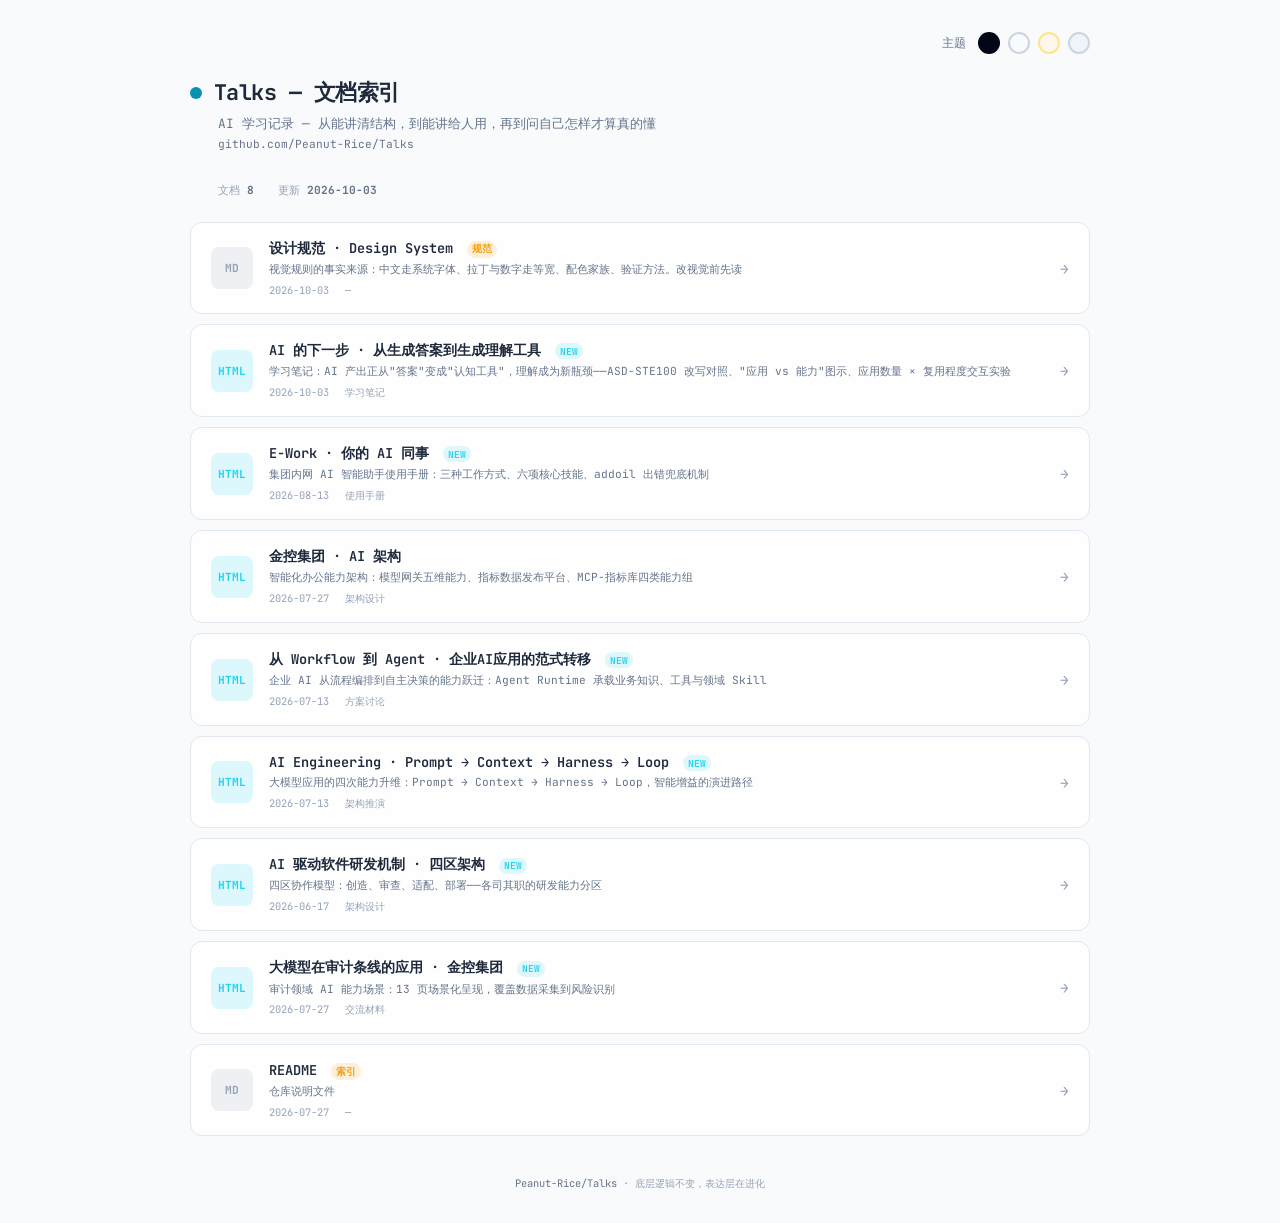
==== index.html @ 61d2c577 "新增 DESIGN-SYSTEM.md 设计规范，重写 CLAUDE.md，统一各文档字体策略 新增规范： - DESIGN-SYSTEM.md：把散落在各文档的视觉约定固化为可执行规则——中文不下载" ====
<!DOCTYPE html>
<html lang="zh-CN" data-theme="light">
<head>
  <meta charset="UTF-8">
  <meta name="viewport" content="width=device-width, initial-scale=1.0">
  <title>Talks — 文档索引</title>
  <link href="https://fonts.googleapis.com/css2?family=JetBrains+Mono:wght@400;500;600;700&display=swap" rel="stylesheet">
  <style>
    :root {
      --bg: #020617; --bg-card: rgba(15, 23, 42, 0.5); --bg-card-solid: #0f172a;
      --border: #1e293b; --text: #ffffff; --text-secondary: #94a3b8; --text-muted: #475569;
      --accent: #22d3ee; --card-hover: rgba(30, 41, 59, 0.5);
    }
    [data-theme="light"] {
      --bg: #f8fafc; --bg-card: rgba(255, 255, 255, 0.85); --bg-card-solid: #ffffff;
      --border: #e2e8f0; --text: #1e293b; --text-secondary: #64748b; --text-muted: #94a3b8;
      --accent: #0891b2; --card-hover: rgba(241, 245, 249, 0.8);
    }
    [data-theme="warm"] {
      --bg: #fef7ed; --bg-card: rgba(255, 251, 245, 0.9); --bg-card-solid: #fffbf5;
      --border: #fde68a; --text: #3b2f1e; --text-secondary: #78716c; --text-muted: #a8a29e;
      --accent: #f59e0b; --card-hover: rgba(253, 230, 138, 0.3);
    }
    [data-theme="cool"] {
      --bg: #f0f4f8; --bg-card: rgba(248, 250, 252, 0.9); --bg-card-solid: #f8fafc;
      --border: #cbd5e1; --text: #1a2a3a; --text-secondary: #64748b; --text-muted: #94a3b8;
      --accent: #6366f1; --card-hover: rgba(203, 213, 225, 0.4);
    }
    @media print {
      :root, [data-theme] {
        --bg: #ffffff; --bg-card: rgba(255, 255, 255, 0.95); --bg-card-solid: #ffffff;
        --border: #d4d4d8; --text: #18181b; --text-secondary: #52525b; --text-muted: #a1a1aa;
        --accent: #000000;
      }
      body { padding: 0; } .theme-bar { display: none !important; }
    }
    * { margin: 0; padding: 0; box-sizing: border-box; }
    body {
      font-family: 'JetBrains Mono', 'Microsoft YaHei', monospace;
      background: var(--bg); min-height: 100vh; padding: 2rem; color: var(--text);
      transition: background 0.3s, color 0.3s;
    }
    .container { max-width: 900px; margin: 0 auto; }

    /* Theme bar */
    .theme-bar { display: flex; align-items: center; justify-content: flex-end; gap: 0.5rem; margin-bottom: 1.5rem; }
    .theme-bar span { font-size: 0.75rem; color: var(--text-secondary); margin-right: 0.25rem; }
    .theme-btn { width: 22px; height: 22px; border-radius: 50%; border: 2px solid transparent; cursor: pointer; transition: border-color 0.2s, transform 0.2s; padding: 0; }
    .theme-btn:hover { transform: scale(1.15); }
    .theme-btn.active { border-color: var(--text); }
    .theme-btn.dark  { background: #020617; }
    .theme-btn.light { background: #f8fafc; border: 2px solid #cbd5e1; }
    .theme-btn.warm  { background: #fef7ed; border: 2px solid #fde68a; }
    .theme-btn.cool  { background: #f0f4f8; border: 2px solid #cbd5e1; }

    /* Header */
    .header { margin-bottom: 2rem; }
    .header-row { display: flex; align-items: center; gap: 0.75rem; margin-bottom: 0.5rem; }
    .pulse-dot { width: 12px; height: 12px; background: var(--accent); border-radius: 50%; animation: pulse 2s infinite; flex-shrink: 0; }
    @keyframes pulse { 0%, 100% { opacity: 1; } 50% { opacity: 0.5; } }
    h1 { font-size: 1.35rem; font-weight: 700; letter-spacing: -0.025em; }
    .subtitle { color: var(--text-secondary); font-size: 0.8rem; margin-left: 1.75rem; margin-bottom: 0.25rem; }
    .repo-link { color: var(--text-muted); font-size: 0.7rem; margin-left: 1.75rem; }
    .repo-link a { color: var(--text-secondary); text-decoration: none; }
    .repo-link a:hover { color: var(--accent); }

    /* File list */
    .file-list { display: flex; flex-direction: column; gap: 0.625rem; }
    .file-card {
      display: flex; align-items: center; gap: 1rem;
      background: var(--bg-card); border: 1px solid var(--border);
      border-radius: 0.75rem; padding: 1rem 1.25rem;
      transition: background 0.3s, border-color 0.3s, transform 0.2s;
      text-decoration: none; color: inherit;
    }
    .file-card:hover { background: var(--card-hover); transform: translateX(4px); border-color: var(--accent); }

    .file-icon {
      width: 42px; height: 42px; border-radius: 0.5rem;
      display: flex; align-items: center; justify-content: center;
      font-size: 0.7rem; font-weight: 700; flex-shrink: 0;
    }
    .file-icon.html { background: rgba(34, 211, 238, 0.15); color: #22d3ee; }
    .file-icon.md   { background: rgba(148, 163, 184, 0.15); color: #94a3b8; }
    .file-icon.other { background: rgba(168, 162, 158, 0.15); color: #a8a29e; }

    .file-info { flex: 1; min-width: 0; }
    .file-name { font-size: 0.85rem; font-weight: 600; margin-bottom: 0.2rem; }
    .file-desc { font-size: 0.7rem; color: var(--text-secondary); line-height: 1.45; }
    .file-meta { display: flex; gap: 1rem; margin-top: 0.35rem; }
    .file-meta span { font-size: 0.65rem; color: var(--text-muted); }

    .file-arrow { color: var(--text-muted); font-size: 0.9rem; flex-shrink: 0; transition: color 0.2s, transform 0.2s; }
    .file-card:hover .file-arrow { color: var(--accent); transform: translateX(3px); }

    /* Stats bar */
    .stats { display: flex; gap: 1.5rem; margin-bottom: 1.5rem; margin-left: 1.75rem; }
    .stat { font-size: 0.7rem; color: var(--text-muted); }
    .stat strong { color: var(--text-secondary); }

    /* Footer */
    .footer { text-align: center; margin-top: 2.5rem; color: var(--text-muted); font-size: 0.65rem; }
    .footer a { color: var(--text-secondary); text-decoration: none; }
    .footer a:hover { color: var(--accent); }

    /* New badge */
    .badge {
      display: inline-block; font-size: 0.6rem; padding: 0.15em 0.5em; border-radius: 1em;
      font-weight: 600; margin-left: 0.4rem; vertical-align: middle;
    }
    .badge.new { background: rgba(34, 211, 238, 0.15); color: #22d3ee; }
    .badge.index { background: rgba(245, 158, 11, 0.15); color: #f59e0b; }

    /* Empty state */
    .empty { text-align: center; padding: 3rem 0; color: var(--text-muted); font-size: 0.8rem; }

    @media (max-width: 640px) {
      body { padding: 1rem; }
      .file-card { padding: 0.875rem 1rem; gap: 0.75rem; }
      .file-meta { flex-direction: column; gap: 0.15rem; }
    }
  </style>
</head>
<body>
  <div class="container">

    <!-- Theme Switcher -->
    <div class="theme-bar">
      <span>主题</span>
      <button class="theme-btn dark"  data-theme="dark"  title="暗夜"></button>
      <button class="theme-btn light active" data-theme="light" title="亮白"></button>
      <button class="theme-btn warm"  data-theme="warm"  title="暖阳"></button>
      <button class="theme-btn cool"  data-theme="cool"  title="冷杉"></button>
    </div>

    <!-- Header -->
    <div class="header">
      <div class="header-row">
        <div class="pulse-dot"></div>
        <h1>Talks — 文档索引</h1>
      </div>
      <p class="subtitle">AI 学习记录 — 从能讲清结构，到能讲给人用，再到问自己怎样才算真的懂</p>
      <p class="repo-link">
        <a href="https://github.com/Peanut-Rice/Talks" target="_blank">github.com/Peanut-Rice/Talks</a>
      </p>
    </div>

    <!-- Stats -->
    <div class="stats">
      <span class="stat">文档 <strong id="doc-count">0</strong></span>
      <span class="stat">更新 <strong id="last-update">—</strong></span>
    </div>

    <!-- File List -->
    <div class="file-list" id="file-list">
      <!-- ============================================
          添加新文档：复制下面的 file-card 模板，填入信息
          ============================================ -->

      <!-- 模板示例（注释内，避免链接检查误判）：
      <a href="文件名.html" class="file-card">
        <div class="file-icon html">HTML</div>
        <div class="file-info">
          <div class="file-name">显示名称 <span class="badge new">NEW</span></div>
          <div class="file-desc">一句话描述文档内容</div>
          <div class="file-meta">
            <span>2026-06-16</span>
            <span>作者</span>
          </div>
        </div>
        <span class="file-arrow">→</span>
      </a>
      -->

      <!-- 条目：DESIGN-SYSTEM.md（规范类，不计入"文档"统计） -->
      <a href="DESIGN-SYSTEM.md" class="file-card" data-kind="index">
        <div class="file-icon md">MD</div>
        <div class="file-info">
          <div class="file-name">设计规范 · Design System <span class="badge index">规范</span></div>
          <div class="file-desc">视觉规则的事实来源：中文走系统字体、拉丁与数字走等宽、配色家族、验证方法。改视觉前先读</div>
          <div class="file-meta">
            <span>2026-10-03</span>
            <span>—</span>
          </div>
        </div>
        <span class="file-arrow">→</span>
      </a>

      <!-- 条目：ai_understanding_tool.html -->
      <a href="ai_understanding_tool.html" class="file-card">
        <div class="file-icon html">HTML</div>
        <div class="file-info">
          <div class="file-name">AI 的下一步 · 从生成答案到生成理解工具 <span class="badge new">NEW</span></div>
          <div class="file-desc">学习笔记：AI 产出正从"答案"变成"认知工具"，理解成为新瓶颈——ASD-STE100 改写对照、"应用 vs 能力"图示、应用数量 × 复用程度交互实验</div>
          <div class="file-meta">
            <span>2026-10-03</span>
            <span>学习笔记</span>
          </div>
        </div>
        <span class="file-arrow">→</span>
      </a>

      <!-- 条目：e-work-intro.html -->
      <a href="e-work-intro.html" class="file-card">
        <div class="file-icon html">HTML</div>
        <div class="file-info">
          <div class="file-name">E-Work · 你的 AI 同事 <span class="badge new">NEW</span></div>
          <div class="file-desc">集团内网 AI 智能助手使用手册：三种工作方式、六项核心技能、addoil 出错兜底机制</div>
          <div class="file-meta">
            <span>2026-08-13</span>
            <span>使用手册</span>
          </div>
        </div>
        <span class="file-arrow">→</span>
      </a>


     <!-- 条目：AI-Architecture.html -->
      <a href="AI-Architecture.html" class="file-card">
        <div class="file-icon html">HTML</div>
        <div class="file-info">
          <div class="file-name">金控集团 · AI 架构</div>
          <div class="file-desc">智能化办公能力架构：模型网关五维能力、指标数据发布平台、MCP-指标库四类能力组</div>
          <div class="file-meta">
            <span>2026-07-27</span>
            <span>架构设计</span>
          </div>
        </div>
        <span class="file-arrow">→</span>
      </a>


      <!-- 条目：workflow-to-agent.html -->
      <a href="workflow-to-agent.html" class="file-card">
        <div class="file-icon html">HTML</div>
        <div class="file-info">
          <div class="file-name">从 Workflow 到 Agent · 企业AI应用的范式转移 <span class="badge new">NEW</span></div>
          <div class="file-desc">企业 AI 从流程编排到自主决策的能力跃迁：Agent Runtime 承载业务知识、工具与领域 Skill</div>
          <div class="file-meta">
            <span>2026-07-13</span>
            <span>方案讨论</span>
          </div>
        </div>
        <span class="file-arrow">→</span>
      </a>

      <!-- 条目：AI-Engineering.html -->
      <a href="AI-Engineering.html" class="file-card">
        <div class="file-icon html">HTML</div>
        <div class="file-info">
          <div class="file-name">AI Engineering · Prompt → Context → Harness → Loop <span class="badge new">NEW</span></div>
          <div class="file-desc">大模型应用的四次能力升维：Prompt → Context → Harness → Loop，智能增益的演进路径</div>
          <div class="file-meta">
            <span>2026-07-13</span>
            <span>架构推演</span>
          </div>
        </div>
        <span class="file-arrow">→</span>
      </a>



      <!-- 条目：AI-SE.html -->
      <a href="AI-SE.html" class="file-card">
        <div class="file-icon html">HTML</div>
        <div class="file-info">
          <div class="file-name">AI 驱动软件研发机制 · 四区架构 <span class="badge new">NEW</span></div>
          <div class="file-desc">四区协作模型：创造、审查、适配、部署——各司其职的研发能力分区</div>
          <div class="file-meta">
            <span>2026-06-17</span>
            <span>架构设计</span>
          </div>
        </div>
        <span class="file-arrow">→</span>
      </a>

      <!-- 条目：AI-Audit-PPT.html -->
      <a href="AI-Audit-PPT.html" class="file-card">
        <div class="file-icon html">HTML</div>
        <div class="file-info">
          <div class="file-name">大模型在审计条线的应用 · 金控集团 <span class="badge new">NEW</span></div>
          <div class="file-desc">审计领域 AI 能力场景：13 页场景化呈现，覆盖数据采集到风险识别</div>
          <div class="file-meta">
            <span>2026-07-27</span>
            <span>交流材料</span>
          </div>
        </div>
        <span class="file-arrow">→</span>
      </a>

      <!-- 条目：README.md -->
      <a href="README.md" class="file-card">
        <div class="file-icon md">MD</div>
        <div class="file-info">
          <div class="file-name">README <span class="badge index">索引</span></div>
          <div class="file-desc">仓库说明文件</div>
          <div class="file-meta">
            <span>2026-07-27</span>
            <span>—</span>
          </div>
        </div>
        <span class="file-arrow">→</span>
      </a>

    </div><!-- /file-list -->

    <!-- Footer -->
    <div class="footer">
      <a href="https://github.com/Peanut-Rice/Talks" target="_blank">Peanut-Rice/Talks</a> ·
      底层逻辑不变，表达层在进化
    </div>

  </div><!-- /container -->

  <script>
    // Theme switcher
    document.querySelectorAll('.theme-btn').forEach(btn => {
      btn.addEventListener('click', () => {
        document.documentElement.setAttribute('data-theme', btn.dataset.theme);
        document.querySelectorAll('.theme-btn').forEach(b => b.classList.remove('active'));
        btn.classList.add('active');
      });
    });

    // Stats: count docs (规范/索引类卡片不计入), pick latest date
    (() => {
      const all = [...document.querySelectorAll('.file-card')];
      const docs = all.filter(c => c.dataset.kind !== 'index');
      document.getElementById('doc-count').textContent = docs.length;

      const dates = docs
        .map(c => c.querySelector('.file-meta span:first-child'))
        .map(s => s && s.textContent.trim())
        .filter(d => /^\d{4}-\d{2}-\d{2}$/.test(d))
        .sort()
        .reverse();
      document.getElementById('last-update').textContent = dates[0] || '—';
    })();
  </script>
</body>
</html>
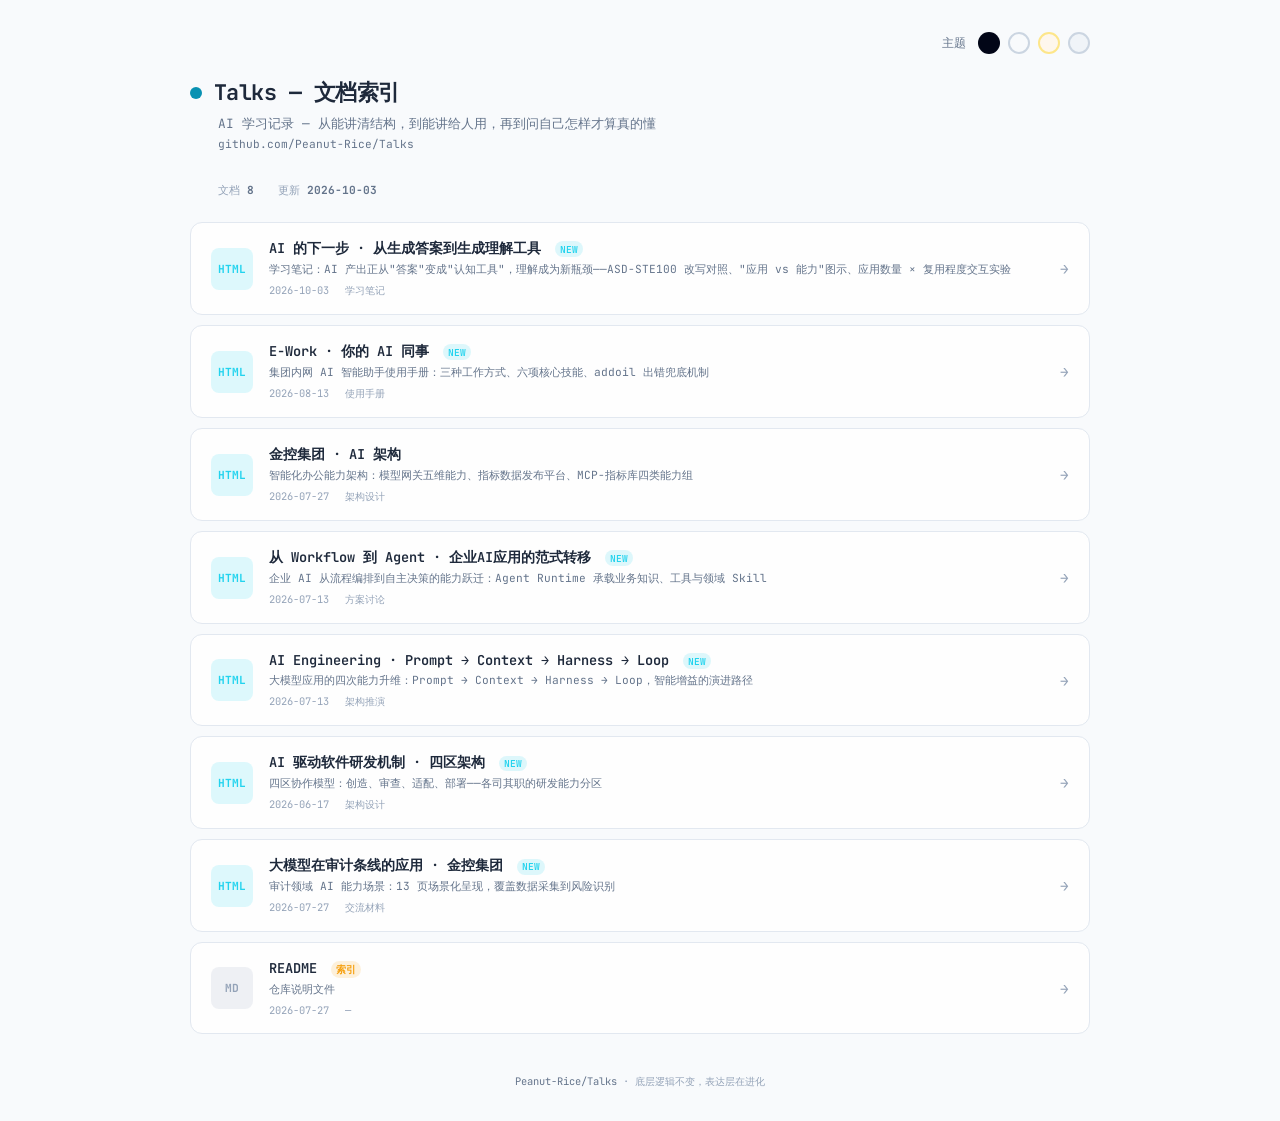
==== commit 9e35311c: "index.html 不再列出设计规范，并修复 file-card 模板被解析为真实节点的问题 按需求调整： - 移除 index.html 中的「设计规范 · Design System」卡片，索引" ====
--- a/index.html
+++ b/index.html
@@ -153,38 +153,25 @@
 
     <!-- File List -->
     <div class="file-list" id="file-list">
-      <!-- ============================================
-          添加新文档：复制下面的 file-card 模板，填入信息
-          ============================================ -->
-
-      <!-- 模板示例（注释内，避免链接检查误判）：
-      <a href="文件名.html" class="file-card">
-        <div class="file-icon html">HTML</div>
-        <div class="file-info">
-          <div class="file-name">显示名称 <span class="badge new">NEW</span></div>
-          <div class="file-desc">一句话描述文档内容</div>
-          <div class="file-meta">
-            <span>2026-06-16</span>
-            <span>作者</span>
-          </div>
-        </div>
-        <span class="file-arrow">→</span>
-      </a>
+      <!--
+        添加新文档：复制下面的结构，填入信息。
+        注意：用 &lt; &gt; 转义，不要写成真实标签 —— HTML 注释不能嵌套，
+        模板里若出现真实的 <a> 会被浏览器当作真节点（污染统计且留下死链）。
       -->
-
-      <!-- 条目：DESIGN-SYSTEM.md（规范类，不计入"文档"统计） -->
-      <a href="DESIGN-SYSTEM.md" class="file-card" data-kind="index">
-        <div class="file-icon md">MD</div>
-        <div class="file-info">
-          <div class="file-name">设计规范 · Design System <span class="badge index">规范</span></div>
-          <div class="file-desc">视觉规则的事实来源：中文走系统字体、拉丁与数字走等宽、配色家族、验证方法。改视觉前先读</div>
-          <div class="file-meta">
-            <span>2026-10-03</span>
-            <span>—</span>
-          </div>
-        </div>
-        <span class="file-arrow">→</span>
-      </a>
+      <pre class="card-template" hidden>
+&lt;a href="文件名.html" class="file-card"&gt;
+  &lt;div class="file-icon html"&gt;HTML&lt;/div&gt;
+  &lt;div class="file-info"&gt;
+    &lt;div class="file-name"&gt;显示名称 &lt;span class="badge new"&gt;NEW&lt;/span&gt;&lt;/div&gt;
+    &lt;div class="file-desc"&gt;一句话描述文档内容&lt;/div&gt;
+    &lt;div class="file-meta"&gt;
+      &lt;span&gt;2026-06-16&lt;/span&gt;
+      &lt;span&gt;作者&lt;/span&gt;
+    &lt;/div&gt;
+  &lt;/div&gt;
+  &lt;span class="file-arrow"&gt;→&lt;/span&gt;
+&lt;/a&gt;
+      </pre>
 
       <!-- 条目：ai_understanding_tool.html -->
       <a href="ai_understanding_tool.html" class="file-card">
@@ -322,15 +309,13 @@
       });
     });
 
-    // Stats: count docs (规范/索引类卡片不计入), pick latest date
+    // Stats: count docs, pick latest date
     (() => {
-      const all = [...document.querySelectorAll('.file-card')];
-      const docs = all.filter(c => c.dataset.kind !== 'index');
-      document.getElementById('doc-count').textContent = docs.length;
-
-      const dates = docs
-        .map(c => c.querySelector('.file-meta span:first-child'))
-        .map(s => s && s.textContent.trim())
+      const cards = document.querySelectorAll('.file-card');
+      document.getElementById('doc-count').textContent = cards.length;
+
+      const dates = [...document.querySelectorAll('.file-meta span:first-child')]
+        .map(s => s.textContent.trim())
         .filter(d => /^\d{4}-\d{2}-\d{2}$/.test(d))
         .sort()
         .reverse();
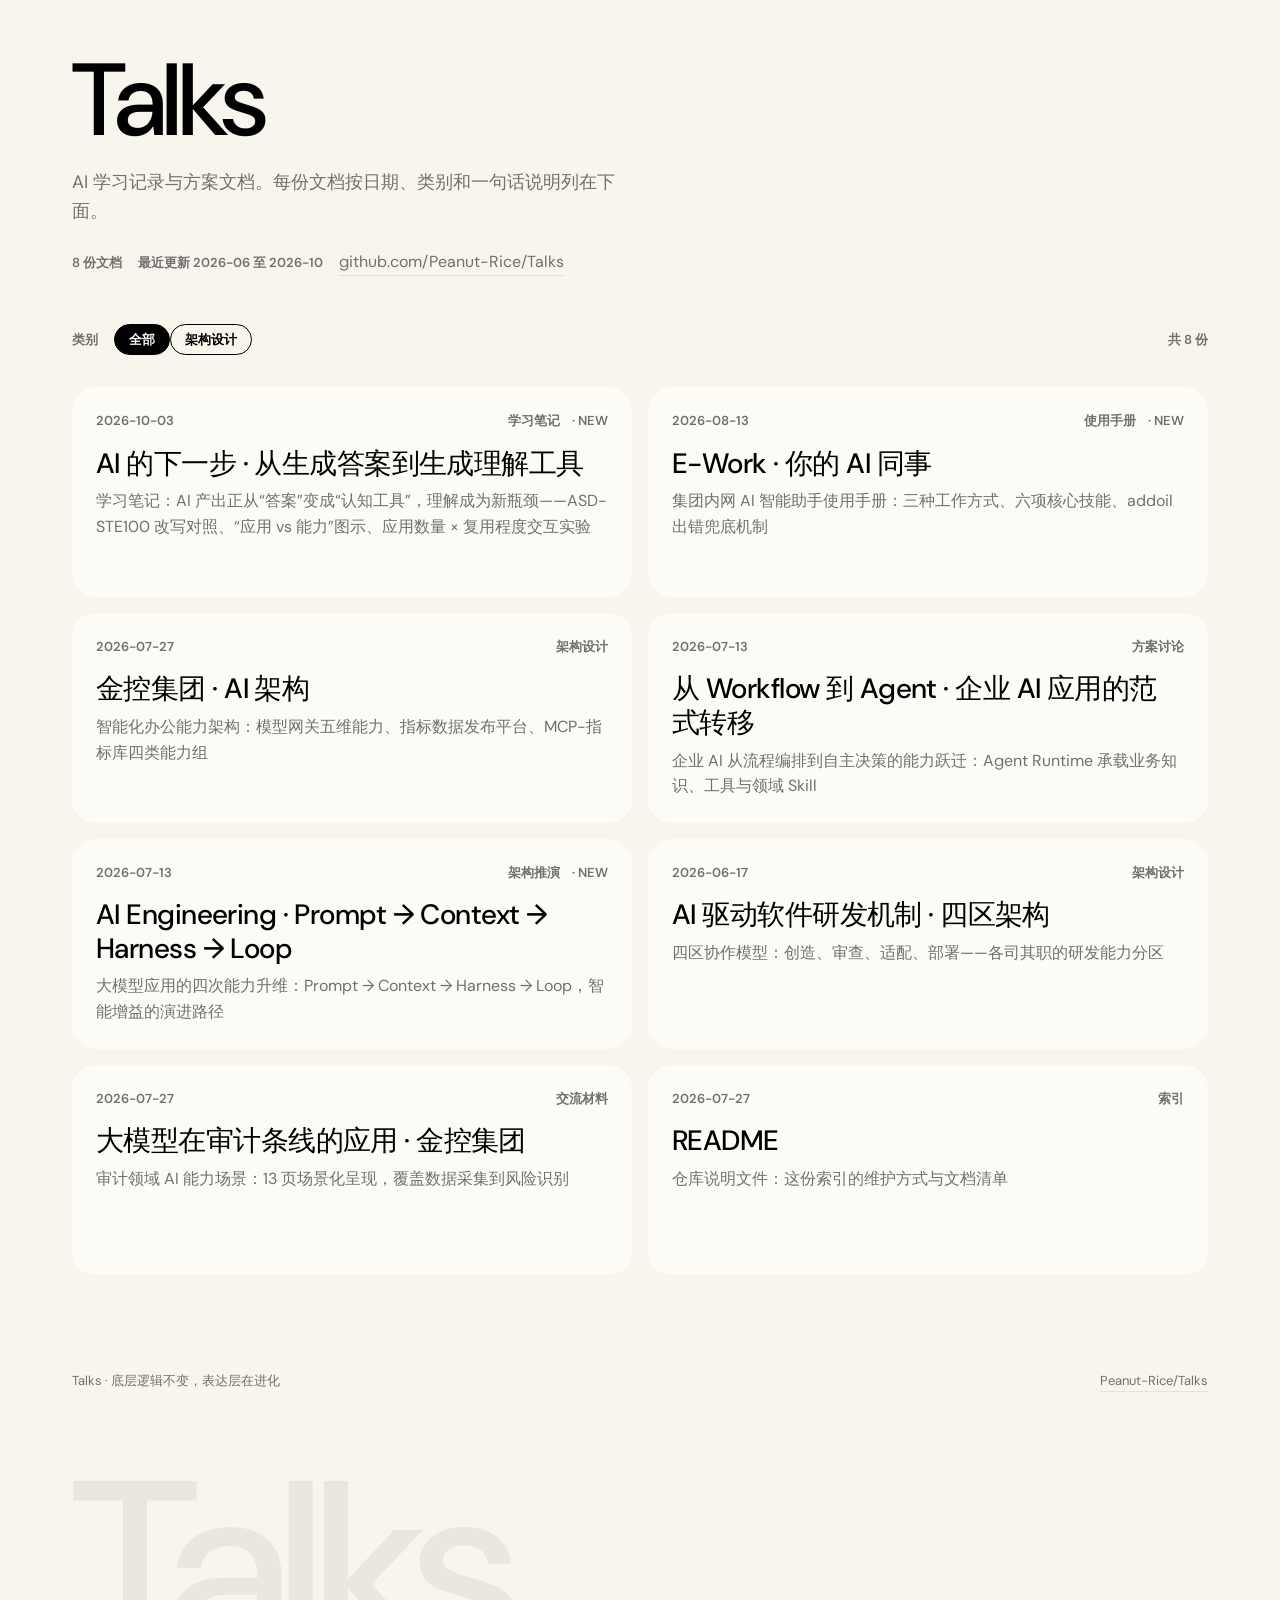
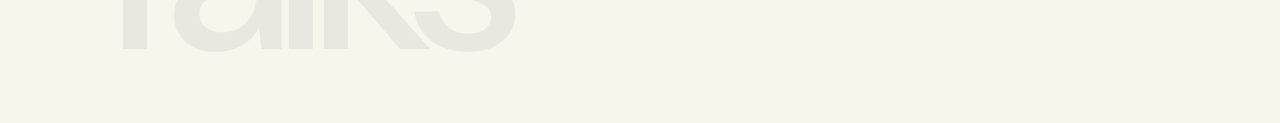
==== commit fbdf9e00: "改版：全站统一到 DESIGN.md 的暖纸面视觉系统 把 8 个页面从各自的"四主题切换 + 内联样式"迁到一份共享层，视觉系统 改用 DESIGN.md（Pirsch Analytics 风格参考" ====
--- a/index.html
+++ b/index.html
@@ -1,326 +1,283 @@
 <!DOCTYPE html>
-<html lang="zh-CN" data-theme="light">
+<html lang="zh-CN">
 <head>
   <meta charset="UTF-8">
   <meta name="viewport" content="width=device-width, initial-scale=1.0">
-  <title>Talks — 文档索引</title>
-  <link href="https://fonts.googleapis.com/css2?family=JetBrains+Mono:wght@400;500;600;700&display=swap" rel="stylesheet">
-  <style>
-    :root {
-      --bg: #020617; --bg-card: rgba(15, 23, 42, 0.5); --bg-card-solid: #0f172a;
-      --border: #1e293b; --text: #ffffff; --text-secondary: #94a3b8; --text-muted: #475569;
-      --accent: #22d3ee; --card-hover: rgba(30, 41, 59, 0.5);
-    }
-    [data-theme="light"] {
-      --bg: #f8fafc; --bg-card: rgba(255, 255, 255, 0.85); --bg-card-solid: #ffffff;
-      --border: #e2e8f0; --text: #1e293b; --text-secondary: #64748b; --text-muted: #94a3b8;
-      --accent: #0891b2; --card-hover: rgba(241, 245, 249, 0.8);
-    }
-    [data-theme="warm"] {
-      --bg: #fef7ed; --bg-card: rgba(255, 251, 245, 0.9); --bg-card-solid: #fffbf5;
-      --border: #fde68a; --text: #3b2f1e; --text-secondary: #78716c; --text-muted: #a8a29e;
-      --accent: #f59e0b; --card-hover: rgba(253, 230, 138, 0.3);
-    }
-    [data-theme="cool"] {
-      --bg: #f0f4f8; --bg-card: rgba(248, 250, 252, 0.9); --bg-card-solid: #f8fafc;
-      --border: #cbd5e1; --text: #1a2a3a; --text-secondary: #64748b; --text-muted: #94a3b8;
-      --accent: #6366f1; --card-hover: rgba(203, 213, 225, 0.4);
-    }
-    @media print {
-      :root, [data-theme] {
-        --bg: #ffffff; --bg-card: rgba(255, 255, 255, 0.95); --bg-card-solid: #ffffff;
-        --border: #d4d4d8; --text: #18181b; --text-secondary: #52525b; --text-muted: #a1a1aa;
-        --accent: #000000;
-      }
-      body { padding: 0; } .theme-bar { display: none !important; }
-    }
-    * { margin: 0; padding: 0; box-sizing: border-box; }
-    body {
-      font-family: 'JetBrains Mono', 'Microsoft YaHei', monospace;
-      background: var(--bg); min-height: 100vh; padding: 2rem; color: var(--text);
-      transition: background 0.3s, color 0.3s;
-    }
-    .container { max-width: 900px; margin: 0 auto; }
-
-    /* Theme bar */
-    .theme-bar { display: flex; align-items: center; justify-content: flex-end; gap: 0.5rem; margin-bottom: 1.5rem; }
-    .theme-bar span { font-size: 0.75rem; color: var(--text-secondary); margin-right: 0.25rem; }
-    .theme-btn { width: 22px; height: 22px; border-radius: 50%; border: 2px solid transparent; cursor: pointer; transition: border-color 0.2s, transform 0.2s; padding: 0; }
-    .theme-btn:hover { transform: scale(1.15); }
-    .theme-btn.active { border-color: var(--text); }
-    .theme-btn.dark  { background: #020617; }
-    .theme-btn.light { background: #f8fafc; border: 2px solid #cbd5e1; }
-    .theme-btn.warm  { background: #fef7ed; border: 2px solid #fde68a; }
-    .theme-btn.cool  { background: #f0f4f8; border: 2px solid #cbd5e1; }
-
-    /* Header */
-    .header { margin-bottom: 2rem; }
-    .header-row { display: flex; align-items: center; gap: 0.75rem; margin-bottom: 0.5rem; }
-    .pulse-dot { width: 12px; height: 12px; background: var(--accent); border-radius: 50%; animation: pulse 2s infinite; flex-shrink: 0; }
-    @keyframes pulse { 0%, 100% { opacity: 1; } 50% { opacity: 0.5; } }
-    h1 { font-size: 1.35rem; font-weight: 700; letter-spacing: -0.025em; }
-    .subtitle { color: var(--text-secondary); font-size: 0.8rem; margin-left: 1.75rem; margin-bottom: 0.25rem; }
-    .repo-link { color: var(--text-muted); font-size: 0.7rem; margin-left: 1.75rem; }
-    .repo-link a { color: var(--text-secondary); text-decoration: none; }
-    .repo-link a:hover { color: var(--accent); }
-
-    /* File list */
-    .file-list { display: flex; flex-direction: column; gap: 0.625rem; }
-    .file-card {
-      display: flex; align-items: center; gap: 1rem;
-      background: var(--bg-card); border: 1px solid var(--border);
-      border-radius: 0.75rem; padding: 1rem 1.25rem;
-      transition: background 0.3s, border-color 0.3s, transform 0.2s;
-      text-decoration: none; color: inherit;
-    }
-    .file-card:hover { background: var(--card-hover); transform: translateX(4px); border-color: var(--accent); }
-
-    .file-icon {
-      width: 42px; height: 42px; border-radius: 0.5rem;
-      display: flex; align-items: center; justify-content: center;
-      font-size: 0.7rem; font-weight: 700; flex-shrink: 0;
-    }
-    .file-icon.html { background: rgba(34, 211, 238, 0.15); color: #22d3ee; }
-    .file-icon.md   { background: rgba(148, 163, 184, 0.15); color: #94a3b8; }
-    .file-icon.other { background: rgba(168, 162, 158, 0.15); color: #a8a29e; }
-
-    .file-info { flex: 1; min-width: 0; }
-    .file-name { font-size: 0.85rem; font-weight: 600; margin-bottom: 0.2rem; }
-    .file-desc { font-size: 0.7rem; color: var(--text-secondary); line-height: 1.45; }
-    .file-meta { display: flex; gap: 1rem; margin-top: 0.35rem; }
-    .file-meta span { font-size: 0.65rem; color: var(--text-muted); }
-
-    .file-arrow { color: var(--text-muted); font-size: 0.9rem; flex-shrink: 0; transition: color 0.2s, transform 0.2s; }
-    .file-card:hover .file-arrow { color: var(--accent); transform: translateX(3px); }
-
-    /* Stats bar */
-    .stats { display: flex; gap: 1.5rem; margin-bottom: 1.5rem; margin-left: 1.75rem; }
-    .stat { font-size: 0.7rem; color: var(--text-muted); }
-    .stat strong { color: var(--text-secondary); }
-
-    /* Footer */
-    .footer { text-align: center; margin-top: 2.5rem; color: var(--text-muted); font-size: 0.65rem; }
-    .footer a { color: var(--text-secondary); text-decoration: none; }
-    .footer a:hover { color: var(--accent); }
-
-    /* New badge */
-    .badge {
-      display: inline-block; font-size: 0.6rem; padding: 0.15em 0.5em; border-radius: 1em;
-      font-weight: 600; margin-left: 0.4rem; vertical-align: middle;
-    }
-    .badge.new { background: rgba(34, 211, 238, 0.15); color: #22d3ee; }
-    .badge.index { background: rgba(245, 158, 11, 0.15); color: #f59e0b; }
-
-    /* Empty state */
-    .empty { text-align: center; padding: 3rem 0; color: var(--text-muted); font-size: 0.8rem; }
-
-    @media (max-width: 640px) {
-      body { padding: 1rem; }
-      .file-card { padding: 0.875rem 1rem; gap: 0.75rem; }
-      .file-meta { flex-direction: column; gap: 0.15rem; }
-    }
-  </style>
+  <title>Talks · 文档索引</title>
+  <meta name="description" content="AI 学习记录与方案文档的索引：按日期、类别和一句话说明列出每份文档。">
+  <link rel="preconnect" href="https://fonts.googleapis.com">
+  <link rel="preconnect" href="https://fonts.gstatic.com" crossorigin>
+  <link href="https://fonts.googleapis.com/css2?family=DM+Sans:wght@400;500&display=swap" rel="stylesheet">
+  <link rel="stylesheet" href="assets/site.css">
+  <script>document.documentElement.classList.add('js');</script>
 </head>
 <body>
-  <div class="container">
-
-    <!-- Theme Switcher -->
-    <div class="theme-bar">
-      <span>主题</span>
-      <button class="theme-btn dark"  data-theme="dark"  title="暗夜"></button>
-      <button class="theme-btn light active" data-theme="light" title="亮白"></button>
-      <button class="theme-btn warm"  data-theme="warm"  title="暖阳"></button>
-      <button class="theme-btn cool"  data-theme="cool"  title="冷杉"></button>
+  <div class="page">
+
+    <header class="masthead">
+      <h1 class="display"><span>Talks</span></h1>
+      <p class="lede">AI 学习记录与方案文档。每份文档按日期、类别和一句话说明列在下面。</p>
+      <div class="masthead-meta">
+        <span class="label"><span data-count>0</span> 份文档</span>
+        <span class="label">最近更新 <span data-latest>—</span></span>
+        <a class="link" href="https://github.com/Peanut-Rice/Talks" target="_blank" rel="noreferrer">github.com/Peanut-Rice/Talks</a>
+      </div>
+    </header>
+
+    <div class="filters">
+      <span class="label filters-label">类别</span>
+      <div class="filters-pills" data-filters role="group" aria-label="按类别筛选"></div>
+      <p class="label filters-count" data-count-line>共 0 份</p>
     </div>
 
-    <!-- Header -->
-    <div class="header">
-      <div class="header-row">
-        <div class="pulse-dot"></div>
-        <h1>Talks — 文档索引</h1>
-      </div>
-      <p class="subtitle">AI 学习记录 — 从能讲清结构，到能讲给人用，再到问自己怎样才算真的懂</p>
-      <p class="repo-link">
-        <a href="https://github.com/Peanut-Rice/Talks" target="_blank">github.com/Peanut-Rice/Talks</a>
+    <p class="empty" data-empty hidden>这一类暂时没有文档。</p>
+
+    <noscript>
+      <p class="empty" style="padding-bottom:1.5rem">
+        索引由浏览器脚本生成。若脚本被禁用，可直接打开仓库
+        <a class="link" href="https://github.com/Peanut-Rice/Talks">Peanut-Rice/Talks</a> 查看全部文档。
       </p>
-    </div>
-
-    <!-- Stats -->
-    <div class="stats">
-      <span class="stat">文档 <strong id="doc-count">0</strong></span>
-      <span class="stat">更新 <strong id="last-update">—</strong></span>
-    </div>
-
-    <!-- File List -->
-    <div class="file-list" id="file-list">
-      <!--
-        添加新文档：复制下面的结构，填入信息。
-        注意：用 &lt; &gt; 转义，不要写成真实标签 —— HTML 注释不能嵌套，
-        模板里若出现真实的 <a> 会被浏览器当作真节点（污染统计且留下死链）。
-      -->
-      <pre class="card-template" hidden>
-&lt;a href="文件名.html" class="file-card"&gt;
-  &lt;div class="file-icon html"&gt;HTML&lt;/div&gt;
-  &lt;div class="file-info"&gt;
-    &lt;div class="file-name"&gt;显示名称 &lt;span class="badge new"&gt;NEW&lt;/span&gt;&lt;/div&gt;
-    &lt;div class="file-desc"&gt;一句话描述文档内容&lt;/div&gt;
-    &lt;div class="file-meta"&gt;
-      &lt;span&gt;2026-06-16&lt;/span&gt;
-      &lt;span&gt;作者&lt;/span&gt;
-    &lt;/div&gt;
-  &lt;/div&gt;
-  &lt;span class="file-arrow"&gt;→&lt;/span&gt;
-&lt;/a&gt;
-      </pre>
-
-      <!-- 条目：ai_understanding_tool.html -->
-      <a href="ai_understanding_tool.html" class="file-card">
-        <div class="file-icon html">HTML</div>
-        <div class="file-info">
-          <div class="file-name">AI 的下一步 · 从生成答案到生成理解工具 <span class="badge new">NEW</span></div>
-          <div class="file-desc">学习笔记：AI 产出正从"答案"变成"认知工具"，理解成为新瓶颈——ASD-STE100 改写对照、"应用 vs 能力"图示、应用数量 × 复用程度交互实验</div>
-          <div class="file-meta">
-            <span>2026-10-03</span>
-            <span>学习笔记</span>
-          </div>
-        </div>
-        <span class="file-arrow">→</span>
-      </a>
-
-      <!-- 条目：e-work-intro.html -->
-      <a href="e-work-intro.html" class="file-card">
-        <div class="file-icon html">HTML</div>
-        <div class="file-info">
-          <div class="file-name">E-Work · 你的 AI 同事 <span class="badge new">NEW</span></div>
-          <div class="file-desc">集团内网 AI 智能助手使用手册：三种工作方式、六项核心技能、addoil 出错兜底机制</div>
-          <div class="file-meta">
-            <span>2026-08-13</span>
-            <span>使用手册</span>
-          </div>
-        </div>
-        <span class="file-arrow">→</span>
-      </a>
-
-
-     <!-- 条目：AI-Architecture.html -->
-      <a href="AI-Architecture.html" class="file-card">
-        <div class="file-icon html">HTML</div>
-        <div class="file-info">
-          <div class="file-name">金控集团 · AI 架构</div>
-          <div class="file-desc">智能化办公能力架构：模型网关五维能力、指标数据发布平台、MCP-指标库四类能力组</div>
-          <div class="file-meta">
-            <span>2026-07-27</span>
-            <span>架构设计</span>
-          </div>
-        </div>
-        <span class="file-arrow">→</span>
-      </a>
-
-
-      <!-- 条目：workflow-to-agent.html -->
-      <a href="workflow-to-agent.html" class="file-card">
-        <div class="file-icon html">HTML</div>
-        <div class="file-info">
-          <div class="file-name">从 Workflow 到 Agent · 企业AI应用的范式转移 <span class="badge new">NEW</span></div>
-          <div class="file-desc">企业 AI 从流程编排到自主决策的能力跃迁：Agent Runtime 承载业务知识、工具与领域 Skill</div>
-          <div class="file-meta">
-            <span>2026-07-13</span>
-            <span>方案讨论</span>
-          </div>
-        </div>
-        <span class="file-arrow">→</span>
-      </a>
-
-      <!-- 条目：AI-Engineering.html -->
-      <a href="AI-Engineering.html" class="file-card">
-        <div class="file-icon html">HTML</div>
-        <div class="file-info">
-          <div class="file-name">AI Engineering · Prompt → Context → Harness → Loop <span class="badge new">NEW</span></div>
-          <div class="file-desc">大模型应用的四次能力升维：Prompt → Context → Harness → Loop，智能增益的演进路径</div>
-          <div class="file-meta">
-            <span>2026-07-13</span>
-            <span>架构推演</span>
-          </div>
-        </div>
-        <span class="file-arrow">→</span>
-      </a>
-
-
-
-      <!-- 条目：AI-SE.html -->
-      <a href="AI-SE.html" class="file-card">
-        <div class="file-icon html">HTML</div>
-        <div class="file-info">
-          <div class="file-name">AI 驱动软件研发机制 · 四区架构 <span class="badge new">NEW</span></div>
-          <div class="file-desc">四区协作模型：创造、审查、适配、部署——各司其职的研发能力分区</div>
-          <div class="file-meta">
-            <span>2026-06-17</span>
-            <span>架构设计</span>
-          </div>
-        </div>
-        <span class="file-arrow">→</span>
-      </a>
-
-      <!-- 条目：AI-Audit-PPT.html -->
-      <a href="AI-Audit-PPT.html" class="file-card">
-        <div class="file-icon html">HTML</div>
-        <div class="file-info">
-          <div class="file-name">大模型在审计条线的应用 · 金控集团 <span class="badge new">NEW</span></div>
-          <div class="file-desc">审计领域 AI 能力场景：13 页场景化呈现，覆盖数据采集到风险识别</div>
-          <div class="file-meta">
-            <span>2026-07-27</span>
-            <span>交流材料</span>
-          </div>
-        </div>
-        <span class="file-arrow">→</span>
-      </a>
-
-      <!-- 条目：README.md -->
-      <a href="README.md" class="file-card">
-        <div class="file-icon md">MD</div>
-        <div class="file-info">
-          <div class="file-name">README <span class="badge index">索引</span></div>
-          <div class="file-desc">仓库说明文件</div>
-          <div class="file-meta">
-            <span>2026-07-27</span>
-            <span>—</span>
-          </div>
-        </div>
-        <span class="file-arrow">→</span>
-      </a>
-
-    </div><!-- /file-list -->
-
-    <!-- Footer -->
-    <div class="footer">
-      <a href="https://github.com/Peanut-Rice/Talks" target="_blank">Peanut-Rice/Talks</a> ·
-      底层逻辑不变，表达层在进化
-    </div>
-
-  </div><!-- /container -->
+    </noscript>
+
+    <nav aria-label="文档索引"><ul class="index" data-index></ul></nav>
+
+    <footer class="site-foot">
+      <span>Talks · 底层逻辑不变，表达层在进化</span>
+      <a class="link" href="https://github.com/Peanut-Rice/Talks" target="_blank" rel="noreferrer">Peanut-Rice/Talks</a>
+    </footer>
+    <span class="wordmark" aria-hidden="true">Talks</span>
+
+  </div>
 
   <script>
-    // Theme switcher
-    document.querySelectorAll('.theme-btn').forEach(btn => {
-      btn.addEventListener('click', () => {
-        document.documentElement.setAttribute('data-theme', btn.dataset.theme);
-        document.querySelectorAll('.theme-btn').forEach(b => b.classList.remove('active'));
-        btn.classList.add('active');
+  (function () {
+    'use strict';
+
+    /* 索引的唯一数据源：新增文档只改这里。 */
+    var DOCS = [
+      {
+        file: 'ai_understanding_tool.html',
+        title: 'AI 的下一步 · 从生成答案到生成理解工具',
+        desc: '学习笔记：AI 产出正从“答案”变成“认知工具”，理解成为新瓶颈——ASD-STE100 改写对照、“应用 vs 能力”图示、应用数量 × 复用程度交互实验',
+        date: '2026-10-03',
+        kind: '学习笔记',
+        badge: 'NEW'
+      },
+      {
+        file: 'e-work-intro.html',
+        title: 'E-Work · 你的 AI 同事',
+        desc: '集团内网 AI 智能助手使用手册：三种工作方式、六项核心技能、addoil 出错兜底机制',
+        date: '2026-08-13',
+        kind: '使用手册',
+        badge: 'NEW'
+      },
+      {
+        file: 'AI-Architecture.html',
+        title: '金控集团 · AI 架构',
+        desc: '智能化办公能力架构：模型网关五维能力、指标数据发布平台、MCP-指标库四类能力组',
+        date: '2026-07-27',
+        kind: '架构设计'
+      },
+      {
+        file: 'workflow-to-agent.html',
+        title: '从 Workflow 到 Agent · 企业 AI 应用的范式转移',
+        desc: '企业 AI 从流程编排到自主决策的能力跃迁：Agent Runtime 承载业务知识、工具与领域 Skill',
+        date: '2026-07-13',
+        kind: '方案讨论'
+      },
+      {
+        file: 'AI-Engineering.html',
+        title: 'AI Engineering · Prompt → Context → Harness → Loop',
+        desc: '大模型应用的四次能力升维：Prompt → Context → Harness → Loop，智能增益的演进路径',
+        date: '2026-07-13',
+        kind: '架构推演',
+        badge: 'NEW'
+      },
+      {
+        file: 'AI-SE.html',
+        title: 'AI 驱动软件研发机制 · 四区架构',
+        desc: '四区协作模型：创造、审查、适配、部署——各司其职的研发能力分区',
+        date: '2026-06-17',
+        kind: '架构设计'
+      },
+      {
+        file: 'AI-Audit-PPT.html',
+        title: '大模型在审计条线的应用 · 金控集团',
+        desc: '审计领域 AI 能力场景：13 页场景化呈现，覆盖数据采集到风险识别',
+        date: '2026-07-27',
+        kind: '交流材料'
+      },
+      {
+        file: 'README.md',
+        title: 'README',
+        desc: '仓库说明文件：这份索引的维护方式与文档清单',
+        date: '2026-07-27',
+        kind: '索引'
+      }
+    ];
+
+    var root = document.documentElement;
+    var list = document.querySelector('[data-index]');
+    var pills = document.querySelector('[data-filters]');
+    var empty = document.querySelector('[data-empty]');
+    var countLine = document.querySelector('[data-count-line]');
+    var countHead = document.querySelector('[data-count]');
+    var latestHead = document.querySelector('[data-latest]');
+
+    /* 只有两份以上的类别才配当筛选器 */
+    var kinds = [];
+    DOCS.forEach(function (doc) {
+      if (kinds.indexOf(doc.kind) === -1) kinds.push(doc.kind);
+    });
+    var counts = {};
+    DOCS.forEach(function (doc) { counts[doc.kind] = (counts[doc.kind] || 0) + 1; });
+    var filters = kinds.filter(function (kind) { return counts[kind] > 1; });
+
+    function el(tag, className, text) {
+      var node = document.createElement(tag);
+      if (className) node.className = className;
+      if (text !== undefined) node.textContent = text;
+      return node;
+    }
+
+    /* --- 索引条目 --- */
+    var items = DOCS.map(function (doc) {
+      var li = el('li', 'entry');
+      var a = el('a', 'entry-link');
+      a.href = doc.file;
+
+      var top = el('div', 'entry-top');
+      top.appendChild(el('span', 'label', doc.date));
+      var right = el('span', 'label');
+      right.appendChild(el('span', 'entry-kind', doc.kind));
+      if (doc.badge) right.appendChild(document.createTextNode(' · ' + doc.badge));
+      right.style.display = 'flex';
+      right.style.gap = '0.75rem';
+      top.appendChild(right);
+
+      var title = el('div', 'entry-title', doc.title);
+
+      a.appendChild(top);
+      a.appendChild(title);
+      a.appendChild(el('p', 'entry-desc', doc.desc));
+      li.appendChild(a);
+      li.dataset.kind = doc.kind;
+      list.appendChild(li);
+      return li;
+    });
+
+    /* --- 类别筛选：标签即控件 --- */
+    var active = '全部';
+
+    function tag(kind) {
+      var b = el('button', 'pill', kind);
+      b.type = 'button';
+      b.dataset.kind = kind;
+      b.setAttribute('aria-pressed', 'false');
+      return b;
+    }
+
+    pills.appendChild(tag('全部'));
+    filters.forEach(function (kind) { pills.appendChild(tag(kind)); });
+
+    function apply(kind, replay) {
+      active = kind;
+      var shown = 0;
+
+      items.forEach(function (li) {
+        var match = kind === '全部' || li.dataset.kind === kind;
+        li.classList.toggle('is-hidden', !match);
+        if (!match) return;
+        shown++;
+        if (replay) {
+          li.classList.remove('is-in');
+          void li.offsetWidth;
+        }
       });
+
+      Array.prototype.forEach.call(pills.children, function (b) {
+        b.setAttribute('aria-pressed', String(b.dataset.kind === kind));
+      });
+
+      countLine.textContent = kind === '全部'
+        ? '共 ' + shown + ' 份'
+        : kind + ' · ' + shown + ' 份';
+      empty.hidden = shown !== 0;
+    }
+
+    pills.addEventListener('click', function (event) {
+      var button = event.target.closest('.pill');
+      if (button && button.dataset.kind !== active) apply(button.dataset.kind, true);
     });
 
-    // Stats: count docs, pick latest date
-    (() => {
-      const cards = document.querySelectorAll('.file-card');
-      document.getElementById('doc-count').textContent = cards.length;
-
-      const dates = [...document.querySelectorAll('.file-meta span:first-child')]
-        .map(s => s.textContent.trim())
-        .filter(d => /^\d{4}-\d{2}-\d{2}$/.test(d))
-        .sort()
-        .reverse();
-      document.getElementById('last-update').textContent = dates[0] || '—';
-    })();
+    /* --- 抬头统计 --- */
+    countHead.textContent = String(DOCS.length);
+
+    var dates = DOCS.map(function (d) { return d.date; }).sort();
+    var oldest = dates[0];
+    var newest = dates[dates.length - 1];
+    latestHead.textContent = oldest.slice(0, 7) === newest.slice(0, 7)
+      ? newest
+      : oldest.slice(0, 7) + ' 至 ' + newest.slice(0, 7);
+
+    /* --- 入场：站名从遮罩升起，条目按阅读顺序逐行落下 --- */
+    var reduce = window.matchMedia('(prefers-reduced-motion: reduce)').matches;
+    var revealAll = function () {
+      items.forEach(function (li) { li.classList.add('is-in'); });
+    };
+
+    if (reduce || !('IntersectionObserver' in window)) {
+      revealAll();
+      apply('全部', false);
+    } else {
+      var reveals = 0;
+      var masthead = document.querySelector('.masthead');
+
+      requestAnimationFrame(function () {
+        masthead.classList.remove('is-revealing');
+      });
+
+      var observer = new IntersectionObserver(function (entries) {
+        entries.forEach(function (entry) {
+          if (!entry.isIntersecting) return;
+          var li = entry.target;
+          var step = reveals++ % 6;
+          li.style.transitionDelay = step * 70 + 'ms';
+          /* 标题与说明比它所在的行晚一拍落位 */
+          window.setTimeout(function () {
+            var parts = li.querySelectorAll('.entry-title, .entry-desc');
+            Array.prototype.forEach.call(parts, function (node, i) {
+              node.style.transitionDelay = step * 70 + (i + 1) * 90 + 'ms';
+            });
+          }, 60);
+          li.classList.add('is-in');
+          observer.unobserve(li);
+        });
+      }, { rootMargin: '0px 0px -8% 0px', threshold: 0.1 });
+
+      items.forEach(function (li) { observer.observe(li); });
+      apply('全部', false);
+
+      /* 签名动作之后的一个尾巴：页脚字标随滚动缓慢上浮、加深 */
+      var mark = document.querySelector('.wordmark');
+      var ticking = false;
+      var drift = function () {
+        ticking = false;
+        var box = mark.getBoundingClientRect();
+        var progress = Math.min(1, Math.max(0, 1 - box.top / window.innerHeight));
+        mark.style.transform = 'translateY(' + ((1 - progress) * 40).toFixed(1) + 'px)';
+        mark.style.opacity = (0.05 + progress * 0.06).toFixed(3);
+      };
+
+      window.addEventListener('scroll', function () {
+        if (ticking) return;
+        ticking = true;
+        requestAnimationFrame(drift);
+      }, { passive: true });
+
+      drift();
+    }
+  })();
   </script>
 </body>
 </html>
--- a/assets/site.css
+++ b/assets/site.css
@@ -0,0 +1,820 @@
+/* ============================================================================
+   Talks 文档索引 — 站点样式
+   视觉系统来自 DESIGN.md（Pirsch Analytics 风格参考）：
+   暖纸面画布 + 墨线 + 单一阳光黄强调色 + 单一无衬线字体。
+   中文一律用系统字体，不下载中文网页字体（见 DESIGN-SYSTEM.md §1.1）。
+   ========================================================================= */
+
+/* --- Tokens ------------------------------------------------------------- */
+:root {
+  /* 颜色 */
+  --sunshine: #ffda6e;
+  --mint: #6ece9d;
+  --cream: #f8f5ed;
+  --ink: #000000;
+  --graphite: #707070;
+
+  /* 由上面五个值派生的一档色调差（系统里没有第五个颜色，只有明度台阶） */
+  --cream-tint: #fdfbf6;
+  --cream-deep: #f1ece0;
+  --ink-08: rgba(0, 0, 0, 0.08);
+
+  /* 字体：拉丁用 DM Sans，中文回退系统字体 */
+  --sans: 'DM Sans', ui-sans-serif, system-ui, -apple-system, BlinkMacSystemFont,
+          'PingFang SC', 'Microsoft YaHei', 'Noto Sans SC', 'Segoe UI', sans-serif;
+
+  /* 字号 */
+  --text-caption: 0.8125rem;  /* 13px 元数据 */
+  --text-body-sm: 1rem;       /* 16px */
+  --text-body: 1.125rem;      /* 18px */
+  --text-heading: 1.75rem;    /* 28px 条目标题 */
+  --text-display: 4rem;       /* 64px 站名 */
+
+  /* 间距（8px 基数） */
+  --sp-8: 0.5rem;
+  --sp-16: 1rem;
+  --sp-24: 1.5rem;
+  --sp-32: 2rem;
+  --sp-48: 3rem;
+  --sp-64: 4rem;
+  --sp-96: 6rem;
+
+  /* 形状 */
+  --radius-input: 6px;
+  --radius-image: 12px;
+  --radius-card: 24px;
+  --radius-tag: 9999px;
+
+  --page-max: 1200px;
+
+  /* 动效 */
+  --ease-out: cubic-bezier(0.22, 1, 0.36, 1);
+  --ease-soft: cubic-bezier(0.33, 1, 0.68, 1);
+  --t-press: 140ms;
+  --t-hover: 180ms;
+  --t-reveal: 800ms;
+}
+
+/* --- Reset -------------------------------------------------------------- */
+*,
+*::before,
+*::after { box-sizing: border-box; }
+
+* { margin: 0; padding: 0; }
+
+html {
+  -webkit-text-size-adjust: 100%;
+  scroll-behavior: smooth;
+}
+
+body {
+  background: var(--cream);
+  color: var(--ink);
+  font-family: var(--sans);
+  font-size: var(--text-body-sm);
+  font-weight: 400;
+  line-height: 1.5;
+  font-feature-settings: "ss03", "ss04";
+  -webkit-font-smoothing: antialiased;
+  min-height: 100svh;
+}
+
+img,
+svg { display: block; max-width: 100%; }
+
+a { color: inherit; }
+
+::selection {
+  background: var(--sunshine);
+  color: var(--ink);
+}
+
+:focus-visible {
+  outline: 2px solid var(--ink);
+  outline-offset: 3px;
+  border-radius: 2px;
+}
+
+/* --- 版心 --------------------------------------------------------------- */
+.page {
+  max-width: var(--page-max);
+  margin: 0 auto;
+  padding: var(--sp-48) var(--sp-32) var(--sp-64);
+}
+
+/* --- 文字层级 ----------------------------------------------------------- */
+.display {
+  /* 首屏主角：视口宽度的 8vw，桌面端约 115px */
+  font-size: clamp(3rem, 8vw, 9rem);
+  font-weight: 500;
+  line-height: 1.02;
+  letter-spacing: -0.04em;
+}
+
+.lede {
+  font-size: var(--text-body);
+  font-weight: 400;
+  line-height: 1.6;
+  color: var(--graphite);
+  max-width: 46ch;
+}
+
+.prose {
+  max-width: 68ch;
+  font-size: var(--text-body-sm);
+  line-height: 1.7;
+}
+
+.prose p + p { margin-top: var(--sp-16); }
+
+/* 小号标签：不写成大写＋字距，避免被当成 eyebrow；靠字重与颜色分层 */
+.label {
+  font-size: var(--text-caption);
+  font-weight: 600;
+  font-variant-numeric: tabular-nums;
+  color: var(--graphite);
+}
+
+.link {
+  color: var(--graphite);
+  text-decoration: none;
+  border-bottom: 1px solid var(--ink-08);
+  padding-bottom: 1px;
+  transition: color var(--t-hover) ease, border-color var(--t-hover) ease;
+}
+
+.link:hover {
+  color: var(--ink);
+  border-bottom-color: var(--ink);
+}
+
+/* --- 站点头（仅文档页） ------------------------------------------------- */
+.site-nav {
+  display: flex;
+  align-items: center;
+  justify-content: space-between;
+  gap: var(--sp-16);
+  flex-wrap: wrap;
+  margin-bottom: var(--sp-48);
+}
+
+.site-mark {
+  font-size: var(--text-body-sm);
+  font-weight: 500;
+  letter-spacing: -0.02em;
+  text-decoration: none;
+  color: var(--ink);
+}
+
+.site-mark .dot {
+  display: inline-block;
+  width: 8px;
+  height: 8px;
+  border-radius: 50%;
+  background: var(--sunshine);
+  margin-right: 0.5rem;
+  vertical-align: baseline;
+}
+
+.site-links {
+  display: flex;
+  gap: var(--sp-24);
+  list-style: none;
+}
+
+.site-links a {
+  font-size: var(--text-caption);
+  font-weight: 600;
+  color: var(--graphite);
+  text-decoration: none;
+  transition: color var(--t-hover) ease;
+}
+
+.site-links a:hover { color: var(--ink); }
+
+/* --- 索引页 ------------------------------------------------------------- */
+.masthead {
+  padding-bottom: var(--sp-48);
+}
+
+/* 唯一允许“响”的动作：站名从遮罩里升起 */
+.masthead .display {
+  display: block;
+  margin-bottom: var(--sp-16);
+}
+
+.js .masthead .display > span {
+  display: block;
+  transform: translateY(0);
+  transition: transform var(--t-reveal) var(--ease-out) 60ms,
+              opacity var(--t-reveal) var(--ease-out) 60ms;
+}
+
+.js .masthead.is-revealing .display > span {
+  transform: translateY(105%);
+  opacity: 0;
+}
+
+.masthead .lede { margin-bottom: var(--sp-24); }
+
+.masthead-meta {
+  display: flex;
+  flex-wrap: wrap;
+  align-items: baseline;
+  gap: var(--sp-8) var(--sp-16);
+}
+
+/* 筛选条：类别标签即筛选器 */
+.filters {
+  display: flex;
+  flex-wrap: wrap;
+  align-items: center;
+  gap: var(--sp-8);
+  padding-bottom: var(--sp-32);
+}
+
+.filters-label {
+  margin-right: var(--sp-8);
+}
+
+.filters-count {
+  margin-left: auto;
+  font-variant-numeric: tabular-nums;
+}
+
+.pill {
+  font-family: inherit;
+  font-size: var(--text-caption);
+  font-weight: 600;
+  line-height: 1;
+  color: var(--ink);
+  background: var(--cream);
+  border: 1px solid var(--ink);
+  border-radius: var(--radius-tag);
+  padding: 0.5rem 0.875rem;
+  cursor: pointer;
+  transition: background var(--t-hover) ease, transform var(--t-press) var(--ease-out);
+}
+
+.pill:hover { background: var(--cream-deep); }
+
+.pill:active { transform: scale(0.97); }
+
+.pill[aria-pressed="true"] {
+  background: var(--ink);
+  color: var(--cream);
+}
+
+/* 索引：一档色调差分区，不描边、不用阴影 */
+.index {
+  display: grid;
+  grid-template-columns: repeat(2, minmax(0, 1fr));
+  /* 同一行的条目等高：留白出现在卡片内部，而不是行与行之间的豁口 */
+  grid-auto-rows: 1fr;
+  gap: var(--sp-16);
+  list-style: none;
+}
+
+/* 条目本身就是网格单元：筛选、动效、悬停都作用在同一个盒子上 */
+.entry {
+  display: flex;
+  flex-direction: column;
+  background: var(--cream-tint);
+  border-radius: var(--radius-card);
+  transition: background var(--t-hover) ease,
+              transform var(--t-hover) var(--ease-out);
+}
+
+.entry:hover {
+  background: var(--cream-deep);
+  transform: translateY(-2px);
+}
+
+.entry:active { transform: translateY(0); }
+
+.entry-link {
+  display: flex;
+  flex-direction: column;
+  gap: var(--sp-8);
+  padding: var(--sp-24);
+  text-decoration: none;
+  color: inherit;
+  height: 100%;
+}
+
+.entry-top {
+  display: flex;
+  align-items: baseline;
+  justify-content: space-between;
+  gap: var(--sp-16);
+  margin-bottom: var(--sp-8);
+}
+
+.entry-title {
+  font-size: var(--text-heading);
+  font-weight: 500;
+  line-height: 1.2;
+  letter-spacing: -0.02em;
+  text-wrap: pretty;
+}
+
+.entry-desc {
+  font-size: var(--text-body-sm);
+  line-height: 1.6;
+  color: var(--graphite);
+  max-width: 60ch;
+}
+
+/* 类型小字：让"这是哪种文档"在标题旁可读，而不是只藏在排版里 */
+.entry-kind {
+  flex-shrink: 0;
+  font-size: var(--text-caption);
+  font-weight: 600;
+  color: var(--graphite);
+}
+
+.js .entry.is-hidden { display: none; }
+
+/* 默认可见；只有脚本确认后加 is-in 的元素才做入场。
+   行先落位，标题与说明按阅读顺序二次落位。 */
+.js .entry-link {
+  transition: opacity 620ms var(--ease-soft), translate 620ms var(--ease-soft);
+}
+
+.js .entry:not(.is-in) .entry-link {
+  opacity: 0;
+  translate: 0 16px;
+}
+
+.js .entry-title,
+.js .entry-desc {
+  transition: opacity 520ms var(--ease-soft), translate 520ms var(--ease-soft);
+}
+
+.js .entry:not(.is-in) .entry-title,
+.js .entry:not(.is-in) .entry-desc {
+  opacity: 0;
+  translate: 0 10px;
+}
+
+.empty {
+  padding: var(--sp-48) 0;
+  color: var(--graphite);
+  font-size: var(--text-body-sm);
+}
+
+/* 文档页自己的导航与页脚（老类名）：给它们统一的外观 */
+.nav,
+.nav-inner {
+  display: flex;
+  align-items: center;
+  justify-content: space-between;
+  gap: var(--sp-16);
+  flex-wrap: wrap;
+  margin-bottom: var(--sp-32);
+}
+
+.nav-brand {
+  font-size: var(--text-body-sm);
+  font-weight: 500;
+  letter-spacing: -0.02em;
+}
+
+.nav-dot {
+  display: inline-block;
+  width: 8px;
+  height: 8px;
+  border-radius: 50%;
+  background: var(--sunshine);
+  margin-right: 0.5rem;
+}
+
+.nav-links {
+  display: flex;
+  flex-wrap: wrap;
+  gap: var(--sp-16);
+  list-style: none;
+}
+
+.nav-links a {
+  font-size: var(--text-caption);
+  font-weight: 600;
+  color: var(--graphite);
+  text-decoration: none;
+  transition: color var(--t-hover) ease;
+}
+
+.nav-links a:hover { color: var(--ink); }
+
+/* --- 文档页正文 --------------------------------------------------------- */
+.container {
+  max-width: var(--page-max);
+  margin: 0 auto;
+  padding: var(--sp-48) var(--sp-32) var(--sp-64);
+}
+
+/* 文档页抬头：标题 + 一句副题 */
+.header { margin-bottom: var(--sp-32); }
+
+.header-row {
+  display: flex;
+  align-items: baseline;
+  gap: var(--sp-16);
+  margin-bottom: var(--sp-8);
+}
+
+/* 文档页主角：桌面端约 60px，超过「首屏必须有主导元素」的门槛。
+   各页头部类名不一（.doc-header / .header / .hero / .h-hero / .title / 裸 header），
+   所以统一落在 `.doc h1` 上；带 .display 的按 DESIGN.md 的更高一档处理。 */
+.doc h1,
+.header h1,
+.doc-header h1 {
+  /* 下限保证桌面端稳过 4.5vw 的"首屏主角"门槛 */
+  font-size: clamp(2.25rem, 4.6vw, 4rem);
+  font-weight: 500;
+  line-height: 1.08;
+  letter-spacing: -0.03em;
+  text-wrap: pretty;
+}
+
+.doc h1.display,
+.masthead .display {
+  font-size: clamp(3rem, 8vw, 9rem);
+  line-height: 1.02;
+  letter-spacing: -0.04em;
+}
+
+/* 抬头以下的第一段：无论老类名是 .lead / .sub / .subtitle，都按副题处理 */
+.doc .lead,
+.doc .sub,
+.doc .subtitle,
+.header .subtitle {
+  font-size: var(--text-body);
+  line-height: 1.6;
+  color: var(--graphite);
+  max-width: 62ch;
+}
+
+/* 迁移后没有自己样式表的文档：让裸标签也有层次 */
+.doc .wrap,
+.doc > section,
+.doc .section {
+  max-width: 78ch;
+  margin-bottom: var(--sp-48);
+}
+
+.doc h2 {
+  font-size: var(--text-heading);
+  font-weight: 500;
+  line-height: 1.2;
+  letter-spacing: -0.02em;
+  margin: var(--sp-48) 0 var(--sp-16);
+  text-wrap: pretty;
+}
+
+.doc h3 {
+  font-size: var(--text-body);
+  font-weight: 500;
+  margin: var(--sp-32) 0 var(--sp-8);
+}
+
+.doc p,
+.doc li {
+  font-size: var(--text-body-sm);
+  line-height: 1.7;
+  color: var(--ink);
+}
+
+.doc p + p { margin-top: var(--sp-16); }
+
+.doc ul,
+.doc ol { margin: var(--sp-16) 0 var(--sp-16) 1.25rem; }
+
+.doc li { margin-bottom: var(--sp-8); }
+
+.doc table {
+  width: 100%;
+  border-collapse: collapse;
+  font-size: var(--text-body-sm);
+  margin: var(--sp-24) 0;
+}
+
+.doc th,
+.doc td {
+  text-align: left;
+  padding: var(--sp-8) var(--sp-16) var(--sp-8) 0;
+  border-bottom: 1px solid var(--ink-08);
+  vertical-align: top;
+}
+
+.doc th { font-weight: 500; }
+
+.doc blockquote {
+  margin: var(--sp-24) 0;
+  padding-left: var(--sp-24);
+  color: var(--graphite);
+}
+
+/* 文档内部常见的老类名：给它们一个落点，别看起来像没样式 */
+.grid,
+.panel,
+.grid-2,
+.grid-3,
+.grid-4 {
+  display: grid;
+  grid-template-columns: repeat(2, minmax(0, 1fr));
+  gap: var(--sp-16);
+  margin-bottom: var(--sp-24);
+}
+
+.note,
+.callout,
+.tip,
+.warn {
+  background: var(--cream-tint);
+  border-radius: var(--radius-card);
+  padding: var(--sp-24);
+  margin: var(--sp-24) 0;
+  font-size: var(--text-body-sm);
+  line-height: 1.7;
+}
+
+.note p:last-child,
+.callout p:last-child { margin-bottom: 0; }
+
+.tag,
+.chip,
+.badge {
+  display: inline-block;
+  font-size: var(--text-caption);
+  font-weight: 600;
+  color: var(--ink);
+  background: var(--sunshine);
+  border-radius: var(--radius-tag);
+  padding: 0.25rem 0.625rem;
+  margin-right: var(--sp-8);
+}
+
+/* 文档页入场：导航 → 抬头 → 图版 → 卡片 → 卡片内的行，按阅读顺序 */
+.js .site-nav,
+.js .doc-header,
+.js .diagram-container,
+.js .cards .card,
+.js .doc h2,
+.js .doc .grid > * {
+  transition: opacity 620ms var(--ease-soft), translate 620ms var(--ease-soft);
+}
+
+.js .site-nav:not(.is-in),
+.js .doc-header:not(.is-in),
+.js .diagram-container:not(.is-in),
+.js .cards .card:not(.is-in),
+.js .doc h2:not(.is-in),
+.js .doc .grid > *:not(.is-in) {
+  opacity: 0;
+  translate: 0 16px;
+}
+
+/* 卡片里的行比卡片晚一拍落下 */
+.js .cards .card li,
+.js .doc .grid > * li {
+  transition: opacity 480ms var(--ease-soft), translate 480ms var(--ease-soft);
+}
+
+.js .cards .card:not(.is-in) li,
+.js .doc .grid > *:not(.is-in) li {
+  opacity: 0;
+  translate: 0 8px;
+}
+
+.header .subtitle {
+  font-size: var(--text-body-sm);
+  color: var(--graphite);
+  line-height: 1.6;
+  max-width: 68ch;
+}
+
+.header .pulse-dot {
+  flex-shrink: 0;
+  width: 10px;
+  height: 10px;
+  border-radius: 50%;
+  background: var(--sunshine);
+}
+
+/* 版式遗留物：渐变顶条一律去掉，分隔改用留白 */
+.top-bar,
+.accent-bar {
+  display: none;
+}
+
+/* 节次编号标签：不压在标题上方（那是 eyebrow），改为与紧随其后的标题同一基线 */
+.section-tag {
+  display: inline-block;
+  vertical-align: baseline;
+  margin-right: var(--sp-8);
+  font-size: var(--text-caption);
+  font-weight: 600;
+  font-variant-numeric: tabular-nums;
+  color: var(--graphite);
+}
+
+/* 编号下的标题改为同行排列，避免它继续被判定为"标题上方的小标签" */
+.section-tag + h2,
+.section-tag + h3 {
+  display: inline;
+}
+
+/* 图版：一整块深色，像印刷品里夹的一张图。
+   窄屏时自己横向滚动，绝不把整页撑出横向滚动条。 */
+.diagram-container {
+  background: var(--cream-deep);
+  border-radius: var(--radius-card);
+  padding: var(--sp-24);
+  overflow-x: auto;
+  max-width: 100%;
+  margin-bottom: var(--sp-24);
+}
+
+.diagram-container svg {
+  display: block;
+  width: 100%;
+  /* 图版随版心缩放：宁可整图变小，也不让页面出现横向滚动 */
+  min-width: 0;
+  height: auto;
+}
+
+/* 文档页的要点卡片：一档色调差分区，不描边不用阴影 */
+.cards {
+  display: grid;
+  grid-template-columns: repeat(2, minmax(0, 1fr));
+  gap: var(--sp-16);
+  margin-bottom: var(--sp-48);
+}
+
+.card {
+  background: var(--cream-tint);
+  border-radius: var(--radius-card);
+  padding: var(--sp-24);
+  transition: background var(--t-hover) ease;
+}
+
+.card:hover { background: var(--cream-deep); }
+
+.card-header {
+  display: flex;
+  align-items: center;
+  gap: var(--sp-8);
+  margin-bottom: var(--sp-16);
+}
+
+.card-dot {
+  flex-shrink: 0;
+  width: 8px;
+  height: 8px;
+  border-radius: 50%;
+  background: var(--graphite);
+}
+
+.card-dot.highlight,
+.card-dot.amber { background: var(--sunshine); }
+
+.card-dot.emerald,
+.card-dot.mint { background: var(--mint); }
+
+.card h3 {
+  font-size: var(--text-body);
+  font-weight: 500;
+  letter-spacing: -0.01em;
+}
+
+.card ul {
+  list-style: none;
+  color: var(--graphite);
+  font-size: var(--text-body-sm);
+  line-height: 1.6;
+}
+
+.card li { margin-bottom: var(--sp-8); }
+
+.card li:last-child { margin-bottom: 0; }
+
+@media (max-width: 900px) {
+  .cards { grid-template-columns: minmax(0, 1fr); }
+}
+
+.doc-header {
+  margin-bottom: var(--sp-48);
+  max-width: 68ch;
+}
+
+.doc-header h1 {
+  font-size: clamp(2rem, 1.4rem + 1.8vw, 3rem);
+  font-weight: 500;
+  line-height: 1.12;
+  letter-spacing: -0.028em;
+  text-wrap: balance;
+  margin-bottom: var(--sp-16);
+}
+
+.doc-header .lede { max-width: 60ch; }
+
+.doc-body section {
+  margin-bottom: var(--sp-64);
+  max-width: 68ch;
+}
+
+.doc-body h2 {
+  font-size: var(--text-heading);
+  font-weight: 500;
+  line-height: 1.2;
+  letter-spacing: -0.02em;
+  margin-bottom: var(--sp-16);
+  text-wrap: balance;
+}
+
+.doc-body h3 {
+  font-size: 1.25rem;
+  font-weight: 500;
+  line-height: 1.3;
+  margin: var(--sp-32) 0 var(--sp-8);
+}
+
+.doc-body p { margin-bottom: var(--sp-16); }
+
+.doc-body ul,
+.doc-body ol {
+  margin: 0 0 var(--sp-16) 1.25rem;
+}
+
+.doc-body li { margin-bottom: var(--sp-8); }
+
+.doc-body strong { font-weight: 500; }
+
+/* --- 页脚 --------------------------------------------------------------- */
+.site-foot {
+  margin-top: var(--sp-96);
+  color: var(--graphite);
+  font-size: var(--text-caption);
+  display: flex;
+  flex-wrap: wrap;
+  gap: var(--sp-8) var(--sp-16);
+  align-items: baseline;
+  justify-content: space-between;
+}
+
+.wordmark {
+  display: block;
+  margin-top: var(--sp-32);
+  font-size: clamp(4rem, 19vw, 15rem);
+  font-weight: 500;
+  line-height: 0.86;
+  letter-spacing: -0.05em;
+  color: var(--ink);
+  opacity: 0.09;
+  user-select: none;
+}
+
+/* --- 响应式 ------------------------------------------------------------- */
+@media (max-width: 900px) {
+  .index { grid-template-columns: minmax(0, 1fr); }
+}
+
+@media (max-width: 640px) {
+  :root {
+    --text-display: 3rem;
+    --text-heading: 1.5rem;
+  }
+
+  .page { padding: var(--sp-32) var(--sp-24) var(--sp-48); }
+  .site-nav { margin-bottom: var(--sp-32); }
+  .filters-count { margin-left: 0; width: 100%; }
+}
+
+/* --- 减少动效 ----------------------------------------------------------- */
+@media (prefers-reduced-motion: reduce) {
+  html { scroll-behavior: auto; }
+
+  *,
+  *::before,
+  *::after {
+    animation-duration: 0.01ms !important;
+    animation-iteration-count: 1 !important;
+    transition-duration: 0.01ms !important;
+  }
+
+  .js .masthead .display > span,
+  .js .entry:not(.is-in) .entry-link {
+    transform: none;
+    translate: none;
+    opacity: 1;
+  }
+}
+
+/* --- 打印 --------------------------------------------------------------- */
+@media print {
+  body { background: #ffffff; }
+  .filters,
+  .site-nav { display: none; }
+  .entry { background: #ffffff; }
+}
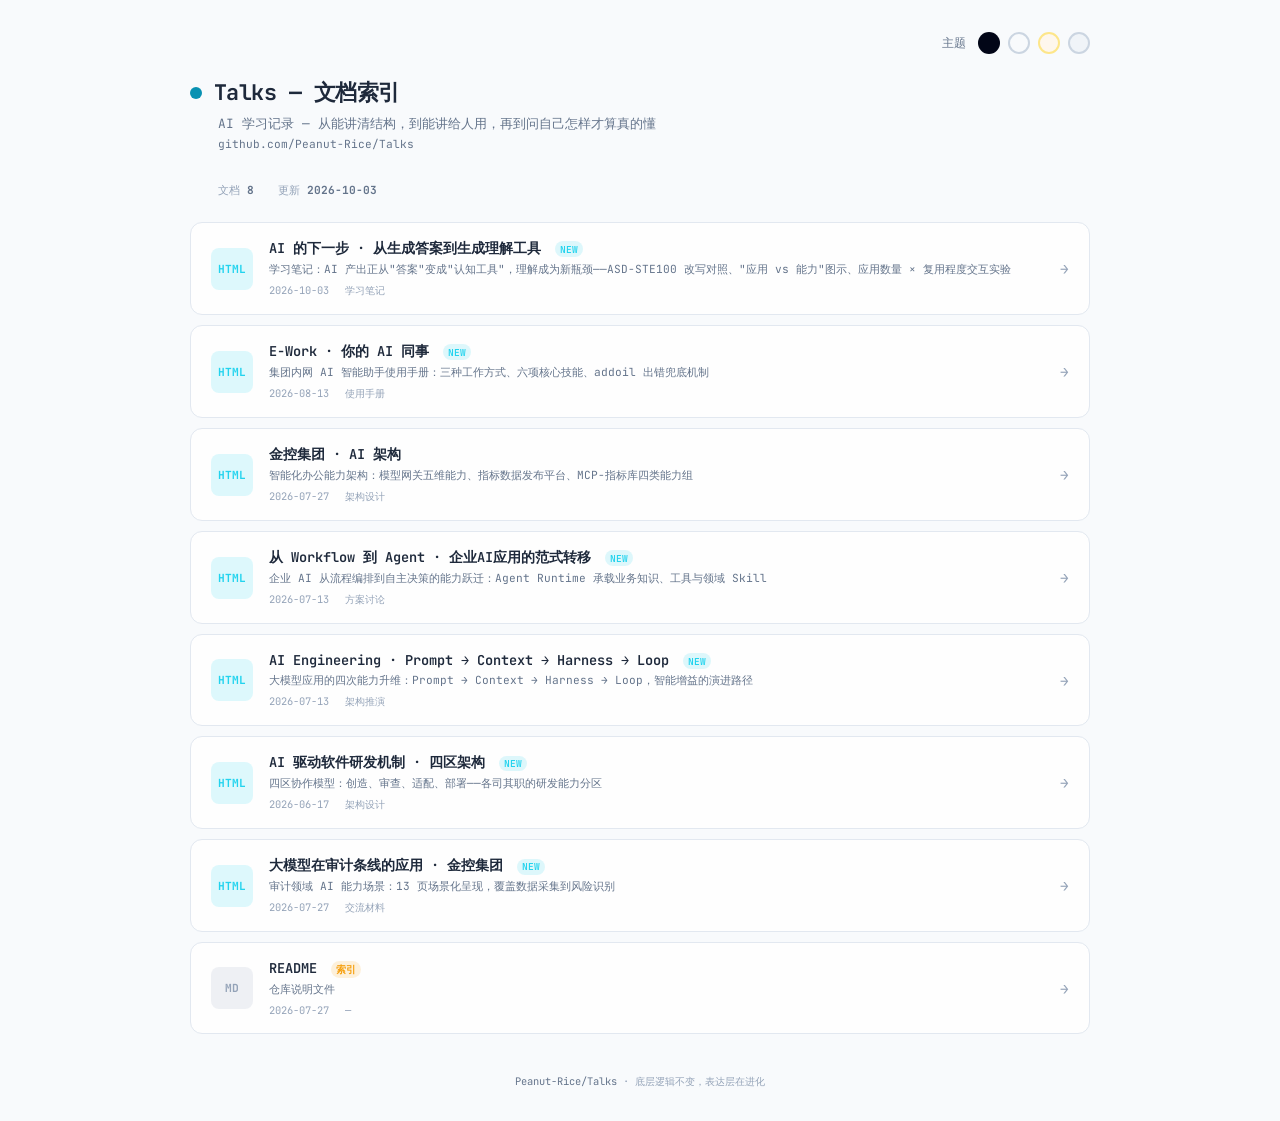
==== commit 65999b57: "Revert "改版：全站统一到 DESIGN.md 的暖纸面视觉系统" This reverts commit fbdf9e0016bf54109d290dbfa7b392d07c96a6c1." ====
--- a/index.html
+++ b/index.html
@@ -1,283 +1,326 @@
 <!DOCTYPE html>
-<html lang="zh-CN">
+<html lang="zh-CN" data-theme="light">
 <head>
   <meta charset="UTF-8">
   <meta name="viewport" content="width=device-width, initial-scale=1.0">
-  <title>Talks · 文档索引</title>
-  <meta name="description" content="AI 学习记录与方案文档的索引：按日期、类别和一句话说明列出每份文档。">
-  <link rel="preconnect" href="https://fonts.googleapis.com">
-  <link rel="preconnect" href="https://fonts.gstatic.com" crossorigin>
-  <link href="https://fonts.googleapis.com/css2?family=DM+Sans:wght@400;500&display=swap" rel="stylesheet">
-  <link rel="stylesheet" href="assets/site.css">
-  <script>document.documentElement.classList.add('js');</script>
+  <title>Talks — 文档索引</title>
+  <link href="https://fonts.googleapis.com/css2?family=JetBrains+Mono:wght@400;500;600;700&display=swap" rel="stylesheet">
+  <style>
+    :root {
+      --bg: #020617; --bg-card: rgba(15, 23, 42, 0.5); --bg-card-solid: #0f172a;
+      --border: #1e293b; --text: #ffffff; --text-secondary: #94a3b8; --text-muted: #475569;
+      --accent: #22d3ee; --card-hover: rgba(30, 41, 59, 0.5);
+    }
+    [data-theme="light"] {
+      --bg: #f8fafc; --bg-card: rgba(255, 255, 255, 0.85); --bg-card-solid: #ffffff;
+      --border: #e2e8f0; --text: #1e293b; --text-secondary: #64748b; --text-muted: #94a3b8;
+      --accent: #0891b2; --card-hover: rgba(241, 245, 249, 0.8);
+    }
+    [data-theme="warm"] {
+      --bg: #fef7ed; --bg-card: rgba(255, 251, 245, 0.9); --bg-card-solid: #fffbf5;
+      --border: #fde68a; --text: #3b2f1e; --text-secondary: #78716c; --text-muted: #a8a29e;
+      --accent: #f59e0b; --card-hover: rgba(253, 230, 138, 0.3);
+    }
+    [data-theme="cool"] {
+      --bg: #f0f4f8; --bg-card: rgba(248, 250, 252, 0.9); --bg-card-solid: #f8fafc;
+      --border: #cbd5e1; --text: #1a2a3a; --text-secondary: #64748b; --text-muted: #94a3b8;
+      --accent: #6366f1; --card-hover: rgba(203, 213, 225, 0.4);
+    }
+    @media print {
+      :root, [data-theme] {
+        --bg: #ffffff; --bg-card: rgba(255, 255, 255, 0.95); --bg-card-solid: #ffffff;
+        --border: #d4d4d8; --text: #18181b; --text-secondary: #52525b; --text-muted: #a1a1aa;
+        --accent: #000000;
+      }
+      body { padding: 0; } .theme-bar { display: none !important; }
+    }
+    * { margin: 0; padding: 0; box-sizing: border-box; }
+    body {
+      font-family: 'JetBrains Mono', 'Microsoft YaHei', monospace;
+      background: var(--bg); min-height: 100vh; padding: 2rem; color: var(--text);
+      transition: background 0.3s, color 0.3s;
+    }
+    .container { max-width: 900px; margin: 0 auto; }
+
+    /* Theme bar */
+    .theme-bar { display: flex; align-items: center; justify-content: flex-end; gap: 0.5rem; margin-bottom: 1.5rem; }
+    .theme-bar span { font-size: 0.75rem; color: var(--text-secondary); margin-right: 0.25rem; }
+    .theme-btn { width: 22px; height: 22px; border-radius: 50%; border: 2px solid transparent; cursor: pointer; transition: border-color 0.2s, transform 0.2s; padding: 0; }
+    .theme-btn:hover { transform: scale(1.15); }
+    .theme-btn.active { border-color: var(--text); }
+    .theme-btn.dark  { background: #020617; }
+    .theme-btn.light { background: #f8fafc; border: 2px solid #cbd5e1; }
+    .theme-btn.warm  { background: #fef7ed; border: 2px solid #fde68a; }
+    .theme-btn.cool  { background: #f0f4f8; border: 2px solid #cbd5e1; }
+
+    /* Header */
+    .header { margin-bottom: 2rem; }
+    .header-row { display: flex; align-items: center; gap: 0.75rem; margin-bottom: 0.5rem; }
+    .pulse-dot { width: 12px; height: 12px; background: var(--accent); border-radius: 50%; animation: pulse 2s infinite; flex-shrink: 0; }
+    @keyframes pulse { 0%, 100% { opacity: 1; } 50% { opacity: 0.5; } }
+    h1 { font-size: 1.35rem; font-weight: 700; letter-spacing: -0.025em; }
+    .subtitle { color: var(--text-secondary); font-size: 0.8rem; margin-left: 1.75rem; margin-bottom: 0.25rem; }
+    .repo-link { color: var(--text-muted); font-size: 0.7rem; margin-left: 1.75rem; }
+    .repo-link a { color: var(--text-secondary); text-decoration: none; }
+    .repo-link a:hover { color: var(--accent); }
+
+    /* File list */
+    .file-list { display: flex; flex-direction: column; gap: 0.625rem; }
+    .file-card {
+      display: flex; align-items: center; gap: 1rem;
+      background: var(--bg-card); border: 1px solid var(--border);
+      border-radius: 0.75rem; padding: 1rem 1.25rem;
+      transition: background 0.3s, border-color 0.3s, transform 0.2s;
+      text-decoration: none; color: inherit;
+    }
+    .file-card:hover { background: var(--card-hover); transform: translateX(4px); border-color: var(--accent); }
+
+    .file-icon {
+      width: 42px; height: 42px; border-radius: 0.5rem;
+      display: flex; align-items: center; justify-content: center;
+      font-size: 0.7rem; font-weight: 700; flex-shrink: 0;
+    }
+    .file-icon.html { background: rgba(34, 211, 238, 0.15); color: #22d3ee; }
+    .file-icon.md   { background: rgba(148, 163, 184, 0.15); color: #94a3b8; }
+    .file-icon.other { background: rgba(168, 162, 158, 0.15); color: #a8a29e; }
+
+    .file-info { flex: 1; min-width: 0; }
+    .file-name { font-size: 0.85rem; font-weight: 600; margin-bottom: 0.2rem; }
+    .file-desc { font-size: 0.7rem; color: var(--text-secondary); line-height: 1.45; }
+    .file-meta { display: flex; gap: 1rem; margin-top: 0.35rem; }
+    .file-meta span { font-size: 0.65rem; color: var(--text-muted); }
+
+    .file-arrow { color: var(--text-muted); font-size: 0.9rem; flex-shrink: 0; transition: color 0.2s, transform 0.2s; }
+    .file-card:hover .file-arrow { color: var(--accent); transform: translateX(3px); }
+
+    /* Stats bar */
+    .stats { display: flex; gap: 1.5rem; margin-bottom: 1.5rem; margin-left: 1.75rem; }
+    .stat { font-size: 0.7rem; color: var(--text-muted); }
+    .stat strong { color: var(--text-secondary); }
+
+    /* Footer */
+    .footer { text-align: center; margin-top: 2.5rem; color: var(--text-muted); font-size: 0.65rem; }
+    .footer a { color: var(--text-secondary); text-decoration: none; }
+    .footer a:hover { color: var(--accent); }
+
+    /* New badge */
+    .badge {
+      display: inline-block; font-size: 0.6rem; padding: 0.15em 0.5em; border-radius: 1em;
+      font-weight: 600; margin-left: 0.4rem; vertical-align: middle;
+    }
+    .badge.new { background: rgba(34, 211, 238, 0.15); color: #22d3ee; }
+    .badge.index { background: rgba(245, 158, 11, 0.15); color: #f59e0b; }
+
+    /* Empty state */
+    .empty { text-align: center; padding: 3rem 0; color: var(--text-muted); font-size: 0.8rem; }
+
+    @media (max-width: 640px) {
+      body { padding: 1rem; }
+      .file-card { padding: 0.875rem 1rem; gap: 0.75rem; }
+      .file-meta { flex-direction: column; gap: 0.15rem; }
+    }
+  </style>
 </head>
 <body>
-  <div class="page">
-
-    <header class="masthead">
-      <h1 class="display"><span>Talks</span></h1>
-      <p class="lede">AI 学习记录与方案文档。每份文档按日期、类别和一句话说明列在下面。</p>
-      <div class="masthead-meta">
-        <span class="label"><span data-count>0</span> 份文档</span>
-        <span class="label">最近更新 <span data-latest>—</span></span>
-        <a class="link" href="https://github.com/Peanut-Rice/Talks" target="_blank" rel="noreferrer">github.com/Peanut-Rice/Talks</a>
+  <div class="container">
+
+    <!-- Theme Switcher -->
+    <div class="theme-bar">
+      <span>主题</span>
+      <button class="theme-btn dark"  data-theme="dark"  title="暗夜"></button>
+      <button class="theme-btn light active" data-theme="light" title="亮白"></button>
+      <button class="theme-btn warm"  data-theme="warm"  title="暖阳"></button>
+      <button class="theme-btn cool"  data-theme="cool"  title="冷杉"></button>
+    </div>
+
+    <!-- Header -->
+    <div class="header">
+      <div class="header-row">
+        <div class="pulse-dot"></div>
+        <h1>Talks — 文档索引</h1>
       </div>
-    </header>
-
-    <div class="filters">
-      <span class="label filters-label">类别</span>
-      <div class="filters-pills" data-filters role="group" aria-label="按类别筛选"></div>
-      <p class="label filters-count" data-count-line>共 0 份</p>
+      <p class="subtitle">AI 学习记录 — 从能讲清结构，到能讲给人用，再到问自己怎样才算真的懂</p>
+      <p class="repo-link">
+        <a href="https://github.com/Peanut-Rice/Talks" target="_blank">github.com/Peanut-Rice/Talks</a>
+      </p>
     </div>
 
-    <p class="empty" data-empty hidden>这一类暂时没有文档。</p>
-
-    <noscript>
-      <p class="empty" style="padding-bottom:1.5rem">
-        索引由浏览器脚本生成。若脚本被禁用，可直接打开仓库
-        <a class="link" href="https://github.com/Peanut-Rice/Talks">Peanut-Rice/Talks</a> 查看全部文档。
-      </p>
-    </noscript>
-
-    <nav aria-label="文档索引"><ul class="index" data-index></ul></nav>
-
-    <footer class="site-foot">
-      <span>Talks · 底层逻辑不变，表达层在进化</span>
-      <a class="link" href="https://github.com/Peanut-Rice/Talks" target="_blank" rel="noreferrer">Peanut-Rice/Talks</a>
-    </footer>
-    <span class="wordmark" aria-hidden="true">Talks</span>
-
-  </div>
+    <!-- Stats -->
+    <div class="stats">
+      <span class="stat">文档 <strong id="doc-count">0</strong></span>
+      <span class="stat">更新 <strong id="last-update">—</strong></span>
+    </div>
+
+    <!-- File List -->
+    <div class="file-list" id="file-list">
+      <!--
+        添加新文档：复制下面的结构，填入信息。
+        注意：用 &lt; &gt; 转义，不要写成真实标签 —— HTML 注释不能嵌套，
+        模板里若出现真实的 <a> 会被浏览器当作真节点（污染统计且留下死链）。
+      -->
+      <pre class="card-template" hidden>
+&lt;a href="文件名.html" class="file-card"&gt;
+  &lt;div class="file-icon html"&gt;HTML&lt;/div&gt;
+  &lt;div class="file-info"&gt;
+    &lt;div class="file-name"&gt;显示名称 &lt;span class="badge new"&gt;NEW&lt;/span&gt;&lt;/div&gt;
+    &lt;div class="file-desc"&gt;一句话描述文档内容&lt;/div&gt;
+    &lt;div class="file-meta"&gt;
+      &lt;span&gt;2026-06-16&lt;/span&gt;
+      &lt;span&gt;作者&lt;/span&gt;
+    &lt;/div&gt;
+  &lt;/div&gt;
+  &lt;span class="file-arrow"&gt;→&lt;/span&gt;
+&lt;/a&gt;
+      </pre>
+
+      <!-- 条目：ai_understanding_tool.html -->
+      <a href="ai_understanding_tool.html" class="file-card">
+        <div class="file-icon html">HTML</div>
+        <div class="file-info">
+          <div class="file-name">AI 的下一步 · 从生成答案到生成理解工具 <span class="badge new">NEW</span></div>
+          <div class="file-desc">学习笔记：AI 产出正从"答案"变成"认知工具"，理解成为新瓶颈——ASD-STE100 改写对照、"应用 vs 能力"图示、应用数量 × 复用程度交互实验</div>
+          <div class="file-meta">
+            <span>2026-10-03</span>
+            <span>学习笔记</span>
+          </div>
+        </div>
+        <span class="file-arrow">→</span>
+      </a>
+
+      <!-- 条目：e-work-intro.html -->
+      <a href="e-work-intro.html" class="file-card">
+        <div class="file-icon html">HTML</div>
+        <div class="file-info">
+          <div class="file-name">E-Work · 你的 AI 同事 <span class="badge new">NEW</span></div>
+          <div class="file-desc">集团内网 AI 智能助手使用手册：三种工作方式、六项核心技能、addoil 出错兜底机制</div>
+          <div class="file-meta">
+            <span>2026-08-13</span>
+            <span>使用手册</span>
+          </div>
+        </div>
+        <span class="file-arrow">→</span>
+      </a>
+
+
+     <!-- 条目：AI-Architecture.html -->
+      <a href="AI-Architecture.html" class="file-card">
+        <div class="file-icon html">HTML</div>
+        <div class="file-info">
+          <div class="file-name">金控集团 · AI 架构</div>
+          <div class="file-desc">智能化办公能力架构：模型网关五维能力、指标数据发布平台、MCP-指标库四类能力组</div>
+          <div class="file-meta">
+            <span>2026-07-27</span>
+            <span>架构设计</span>
+          </div>
+        </div>
+        <span class="file-arrow">→</span>
+      </a>
+
+
+      <!-- 条目：workflow-to-agent.html -->
+      <a href="workflow-to-agent.html" class="file-card">
+        <div class="file-icon html">HTML</div>
+        <div class="file-info">
+          <div class="file-name">从 Workflow 到 Agent · 企业AI应用的范式转移 <span class="badge new">NEW</span></div>
+          <div class="file-desc">企业 AI 从流程编排到自主决策的能力跃迁：Agent Runtime 承载业务知识、工具与领域 Skill</div>
+          <div class="file-meta">
+            <span>2026-07-13</span>
+            <span>方案讨论</span>
+          </div>
+        </div>
+        <span class="file-arrow">→</span>
+      </a>
+
+      <!-- 条目：AI-Engineering.html -->
+      <a href="AI-Engineering.html" class="file-card">
+        <div class="file-icon html">HTML</div>
+        <div class="file-info">
+          <div class="file-name">AI Engineering · Prompt → Context → Harness → Loop <span class="badge new">NEW</span></div>
+          <div class="file-desc">大模型应用的四次能力升维：Prompt → Context → Harness → Loop，智能增益的演进路径</div>
+          <div class="file-meta">
+            <span>2026-07-13</span>
+            <span>架构推演</span>
+          </div>
+        </div>
+        <span class="file-arrow">→</span>
+      </a>
+
+
+
+      <!-- 条目：AI-SE.html -->
+      <a href="AI-SE.html" class="file-card">
+        <div class="file-icon html">HTML</div>
+        <div class="file-info">
+          <div class="file-name">AI 驱动软件研发机制 · 四区架构 <span class="badge new">NEW</span></div>
+          <div class="file-desc">四区协作模型：创造、审查、适配、部署——各司其职的研发能力分区</div>
+          <div class="file-meta">
+            <span>2026-06-17</span>
+            <span>架构设计</span>
+          </div>
+        </div>
+        <span class="file-arrow">→</span>
+      </a>
+
+      <!-- 条目：AI-Audit-PPT.html -->
+      <a href="AI-Audit-PPT.html" class="file-card">
+        <div class="file-icon html">HTML</div>
+        <div class="file-info">
+          <div class="file-name">大模型在审计条线的应用 · 金控集团 <span class="badge new">NEW</span></div>
+          <div class="file-desc">审计领域 AI 能力场景：13 页场景化呈现，覆盖数据采集到风险识别</div>
+          <div class="file-meta">
+            <span>2026-07-27</span>
+            <span>交流材料</span>
+          </div>
+        </div>
+        <span class="file-arrow">→</span>
+      </a>
+
+      <!-- 条目：README.md -->
+      <a href="README.md" class="file-card">
+        <div class="file-icon md">MD</div>
+        <div class="file-info">
+          <div class="file-name">README <span class="badge index">索引</span></div>
+          <div class="file-desc">仓库说明文件</div>
+          <div class="file-meta">
+            <span>2026-07-27</span>
+            <span>—</span>
+          </div>
+        </div>
+        <span class="file-arrow">→</span>
+      </a>
+
+    </div><!-- /file-list -->
+
+    <!-- Footer -->
+    <div class="footer">
+      <a href="https://github.com/Peanut-Rice/Talks" target="_blank">Peanut-Rice/Talks</a> ·
+      底层逻辑不变，表达层在进化
+    </div>
+
+  </div><!-- /container -->
 
   <script>
-  (function () {
-    'use strict';
-
-    /* 索引的唯一数据源：新增文档只改这里。 */
-    var DOCS = [
-      {
-        file: 'ai_understanding_tool.html',
-        title: 'AI 的下一步 · 从生成答案到生成理解工具',
-        desc: '学习笔记：AI 产出正从“答案”变成“认知工具”，理解成为新瓶颈——ASD-STE100 改写对照、“应用 vs 能力”图示、应用数量 × 复用程度交互实验',
-        date: '2026-10-03',
-        kind: '学习笔记',
-        badge: 'NEW'
-      },
-      {
-        file: 'e-work-intro.html',
-        title: 'E-Work · 你的 AI 同事',
-        desc: '集团内网 AI 智能助手使用手册：三种工作方式、六项核心技能、addoil 出错兜底机制',
-        date: '2026-08-13',
-        kind: '使用手册',
-        badge: 'NEW'
-      },
-      {
-        file: 'AI-Architecture.html',
-        title: '金控集团 · AI 架构',
-        desc: '智能化办公能力架构：模型网关五维能力、指标数据发布平台、MCP-指标库四类能力组',
-        date: '2026-07-27',
-        kind: '架构设计'
-      },
-      {
-        file: 'workflow-to-agent.html',
-        title: '从 Workflow 到 Agent · 企业 AI 应用的范式转移',
-        desc: '企业 AI 从流程编排到自主决策的能力跃迁：Agent Runtime 承载业务知识、工具与领域 Skill',
-        date: '2026-07-13',
-        kind: '方案讨论'
-      },
-      {
-        file: 'AI-Engineering.html',
-        title: 'AI Engineering · Prompt → Context → Harness → Loop',
-        desc: '大模型应用的四次能力升维：Prompt → Context → Harness → Loop，智能增益的演进路径',
-        date: '2026-07-13',
-        kind: '架构推演',
-        badge: 'NEW'
-      },
-      {
-        file: 'AI-SE.html',
-        title: 'AI 驱动软件研发机制 · 四区架构',
-        desc: '四区协作模型：创造、审查、适配、部署——各司其职的研发能力分区',
-        date: '2026-06-17',
-        kind: '架构设计'
-      },
-      {
-        file: 'AI-Audit-PPT.html',
-        title: '大模型在审计条线的应用 · 金控集团',
-        desc: '审计领域 AI 能力场景：13 页场景化呈现，覆盖数据采集到风险识别',
-        date: '2026-07-27',
-        kind: '交流材料'
-      },
-      {
-        file: 'README.md',
-        title: 'README',
-        desc: '仓库说明文件：这份索引的维护方式与文档清单',
-        date: '2026-07-27',
-        kind: '索引'
-      }
-    ];
-
-    var root = document.documentElement;
-    var list = document.querySelector('[data-index]');
-    var pills = document.querySelector('[data-filters]');
-    var empty = document.querySelector('[data-empty]');
-    var countLine = document.querySelector('[data-count-line]');
-    var countHead = document.querySelector('[data-count]');
-    var latestHead = document.querySelector('[data-latest]');
-
-    /* 只有两份以上的类别才配当筛选器 */
-    var kinds = [];
-    DOCS.forEach(function (doc) {
-      if (kinds.indexOf(doc.kind) === -1) kinds.push(doc.kind);
+    // Theme switcher
+    document.querySelectorAll('.theme-btn').forEach(btn => {
+      btn.addEventListener('click', () => {
+        document.documentElement.setAttribute('data-theme', btn.dataset.theme);
+        document.querySelectorAll('.theme-btn').forEach(b => b.classList.remove('active'));
+        btn.classList.add('active');
+      });
     });
-    var counts = {};
-    DOCS.forEach(function (doc) { counts[doc.kind] = (counts[doc.kind] || 0) + 1; });
-    var filters = kinds.filter(function (kind) { return counts[kind] > 1; });
-
-    function el(tag, className, text) {
-      var node = document.createElement(tag);
-      if (className) node.className = className;
-      if (text !== undefined) node.textContent = text;
-      return node;
-    }
-
-    /* --- 索引条目 --- */
-    var items = DOCS.map(function (doc) {
-      var li = el('li', 'entry');
-      var a = el('a', 'entry-link');
-      a.href = doc.file;
-
-      var top = el('div', 'entry-top');
-      top.appendChild(el('span', 'label', doc.date));
-      var right = el('span', 'label');
-      right.appendChild(el('span', 'entry-kind', doc.kind));
-      if (doc.badge) right.appendChild(document.createTextNode(' · ' + doc.badge));
-      right.style.display = 'flex';
-      right.style.gap = '0.75rem';
-      top.appendChild(right);
-
-      var title = el('div', 'entry-title', doc.title);
-
-      a.appendChild(top);
-      a.appendChild(title);
-      a.appendChild(el('p', 'entry-desc', doc.desc));
-      li.appendChild(a);
-      li.dataset.kind = doc.kind;
-      list.appendChild(li);
-      return li;
-    });
-
-    /* --- 类别筛选：标签即控件 --- */
-    var active = '全部';
-
-    function tag(kind) {
-      var b = el('button', 'pill', kind);
-      b.type = 'button';
-      b.dataset.kind = kind;
-      b.setAttribute('aria-pressed', 'false');
-      return b;
-    }
-
-    pills.appendChild(tag('全部'));
-    filters.forEach(function (kind) { pills.appendChild(tag(kind)); });
-
-    function apply(kind, replay) {
-      active = kind;
-      var shown = 0;
-
-      items.forEach(function (li) {
-        var match = kind === '全部' || li.dataset.kind === kind;
-        li.classList.toggle('is-hidden', !match);
-        if (!match) return;
-        shown++;
-        if (replay) {
-          li.classList.remove('is-in');
-          void li.offsetWidth;
-        }
-      });
-
-      Array.prototype.forEach.call(pills.children, function (b) {
-        b.setAttribute('aria-pressed', String(b.dataset.kind === kind));
-      });
-
-      countLine.textContent = kind === '全部'
-        ? '共 ' + shown + ' 份'
-        : kind + ' · ' + shown + ' 份';
-      empty.hidden = shown !== 0;
-    }
-
-    pills.addEventListener('click', function (event) {
-      var button = event.target.closest('.pill');
-      if (button && button.dataset.kind !== active) apply(button.dataset.kind, true);
-    });
-
-    /* --- 抬头统计 --- */
-    countHead.textContent = String(DOCS.length);
-
-    var dates = DOCS.map(function (d) { return d.date; }).sort();
-    var oldest = dates[0];
-    var newest = dates[dates.length - 1];
-    latestHead.textContent = oldest.slice(0, 7) === newest.slice(0, 7)
-      ? newest
-      : oldest.slice(0, 7) + ' 至 ' + newest.slice(0, 7);
-
-    /* --- 入场：站名从遮罩升起，条目按阅读顺序逐行落下 --- */
-    var reduce = window.matchMedia('(prefers-reduced-motion: reduce)').matches;
-    var revealAll = function () {
-      items.forEach(function (li) { li.classList.add('is-in'); });
-    };
-
-    if (reduce || !('IntersectionObserver' in window)) {
-      revealAll();
-      apply('全部', false);
-    } else {
-      var reveals = 0;
-      var masthead = document.querySelector('.masthead');
-
-      requestAnimationFrame(function () {
-        masthead.classList.remove('is-revealing');
-      });
-
-      var observer = new IntersectionObserver(function (entries) {
-        entries.forEach(function (entry) {
-          if (!entry.isIntersecting) return;
-          var li = entry.target;
-          var step = reveals++ % 6;
-          li.style.transitionDelay = step * 70 + 'ms';
-          /* 标题与说明比它所在的行晚一拍落位 */
-          window.setTimeout(function () {
-            var parts = li.querySelectorAll('.entry-title, .entry-desc');
-            Array.prototype.forEach.call(parts, function (node, i) {
-              node.style.transitionDelay = step * 70 + (i + 1) * 90 + 'ms';
-            });
-          }, 60);
-          li.classList.add('is-in');
-          observer.unobserve(li);
-        });
-      }, { rootMargin: '0px 0px -8% 0px', threshold: 0.1 });
-
-      items.forEach(function (li) { observer.observe(li); });
-      apply('全部', false);
-
-      /* 签名动作之后的一个尾巴：页脚字标随滚动缓慢上浮、加深 */
-      var mark = document.querySelector('.wordmark');
-      var ticking = false;
-      var drift = function () {
-        ticking = false;
-        var box = mark.getBoundingClientRect();
-        var progress = Math.min(1, Math.max(0, 1 - box.top / window.innerHeight));
-        mark.style.transform = 'translateY(' + ((1 - progress) * 40).toFixed(1) + 'px)';
-        mark.style.opacity = (0.05 + progress * 0.06).toFixed(3);
-      };
-
-      window.addEventListener('scroll', function () {
-        if (ticking) return;
-        ticking = true;
-        requestAnimationFrame(drift);
-      }, { passive: true });
-
-      drift();
-    }
-  })();
+
+    // Stats: count docs, pick latest date
+    (() => {
+      const cards = document.querySelectorAll('.file-card');
+      document.getElementById('doc-count').textContent = cards.length;
+
+      const dates = [...document.querySelectorAll('.file-meta span:first-child')]
+        .map(s => s.textContent.trim())
+        .filter(d => /^\d{4}-\d{2}-\d{2}$/.test(d))
+        .sort()
+        .reverse();
+      document.getElementById('last-update').textContent = dates[0] || '—';
+    })();
   </script>
 </body>
 </html>
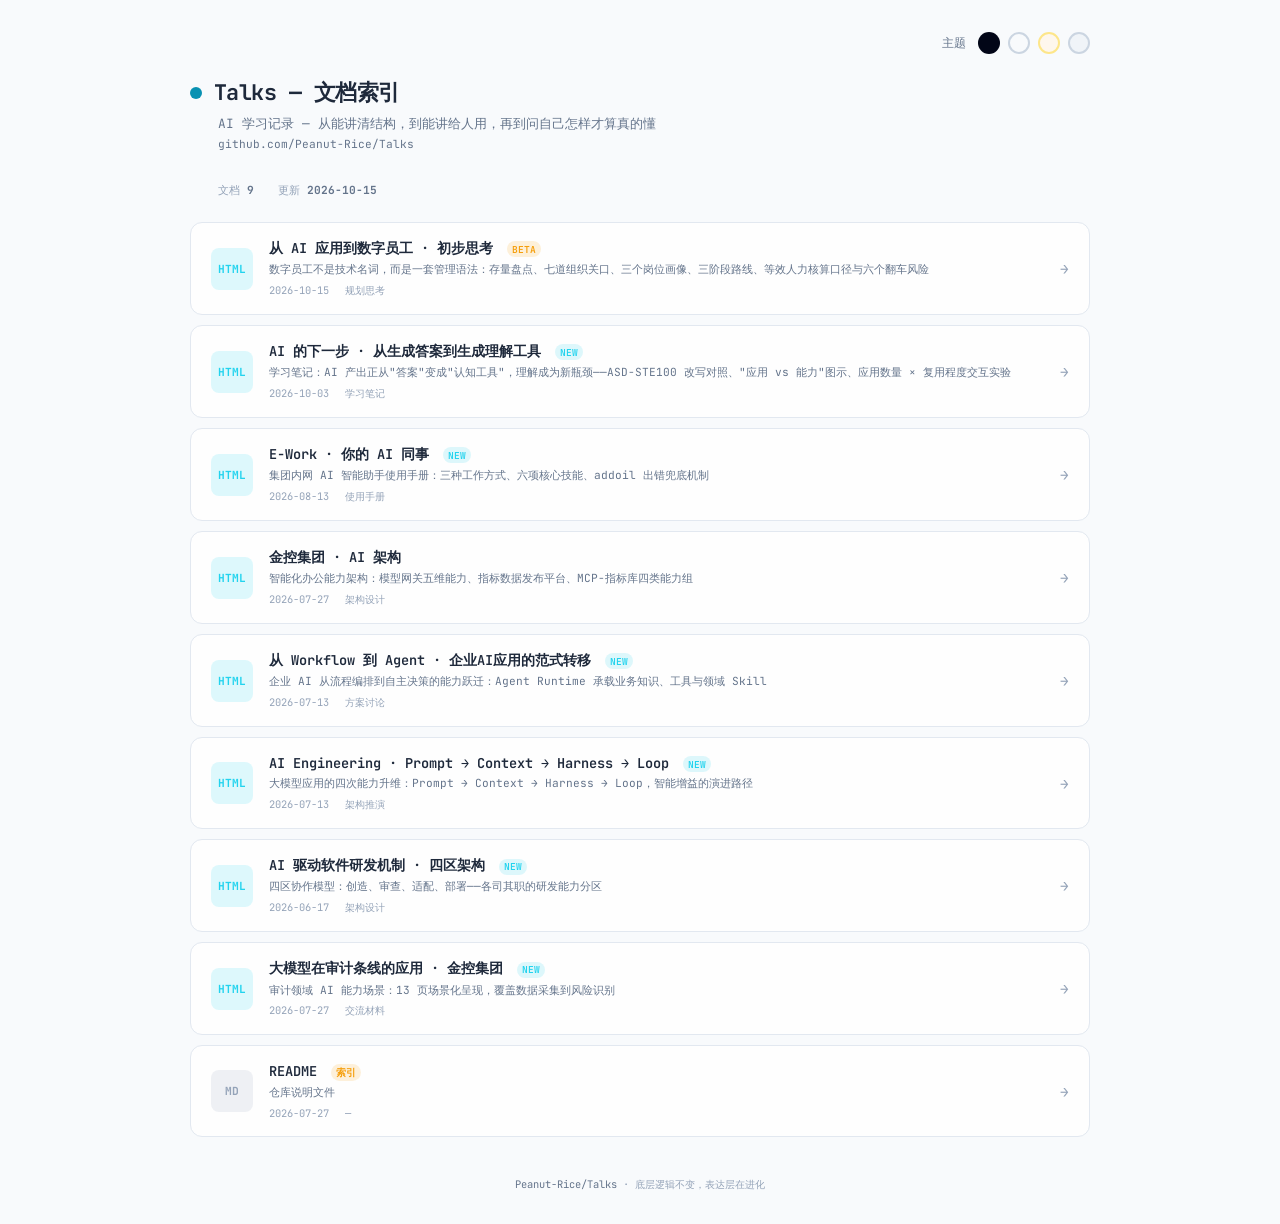
==== commit 2c48c96f: "﻿新增文档：从 AI 应用到数字员工 · 初步思考（beta） 承接 AI-Architecture.html，回答如何从「AI 应用」过渡到「数字员工」。  核心判断：从「AI 应用」到「数字员工」" ====
--- a/index.html
+++ b/index.html
@@ -173,6 +173,20 @@
 &lt;/a&gt;
       </pre>
 
+      <!-- 条目：digital-employee.html -->
+      <a href="digital-employee.html" class="file-card">
+        <div class="file-icon html">HTML</div>
+        <div class="file-info">
+          <div class="file-name">从 AI 应用到数字员工 · 初步思考 <span class="badge index">BETA</span></div>
+          <div class="file-desc">数字员工不是技术名词，而是一套管理语法：存量盘点、七道组织关口、三个岗位画像、三阶段路线、等效人力核算口径与六个翻车风险</div>
+          <div class="file-meta">
+            <span>2026-10-15</span>
+            <span>规划思考</span>
+          </div>
+        </div>
+        <span class="file-arrow">→</span>
+      </a>
+
       <!-- 条目：ai_understanding_tool.html -->
       <a href="ai_understanding_tool.html" class="file-card">
         <div class="file-icon html">HTML</div>
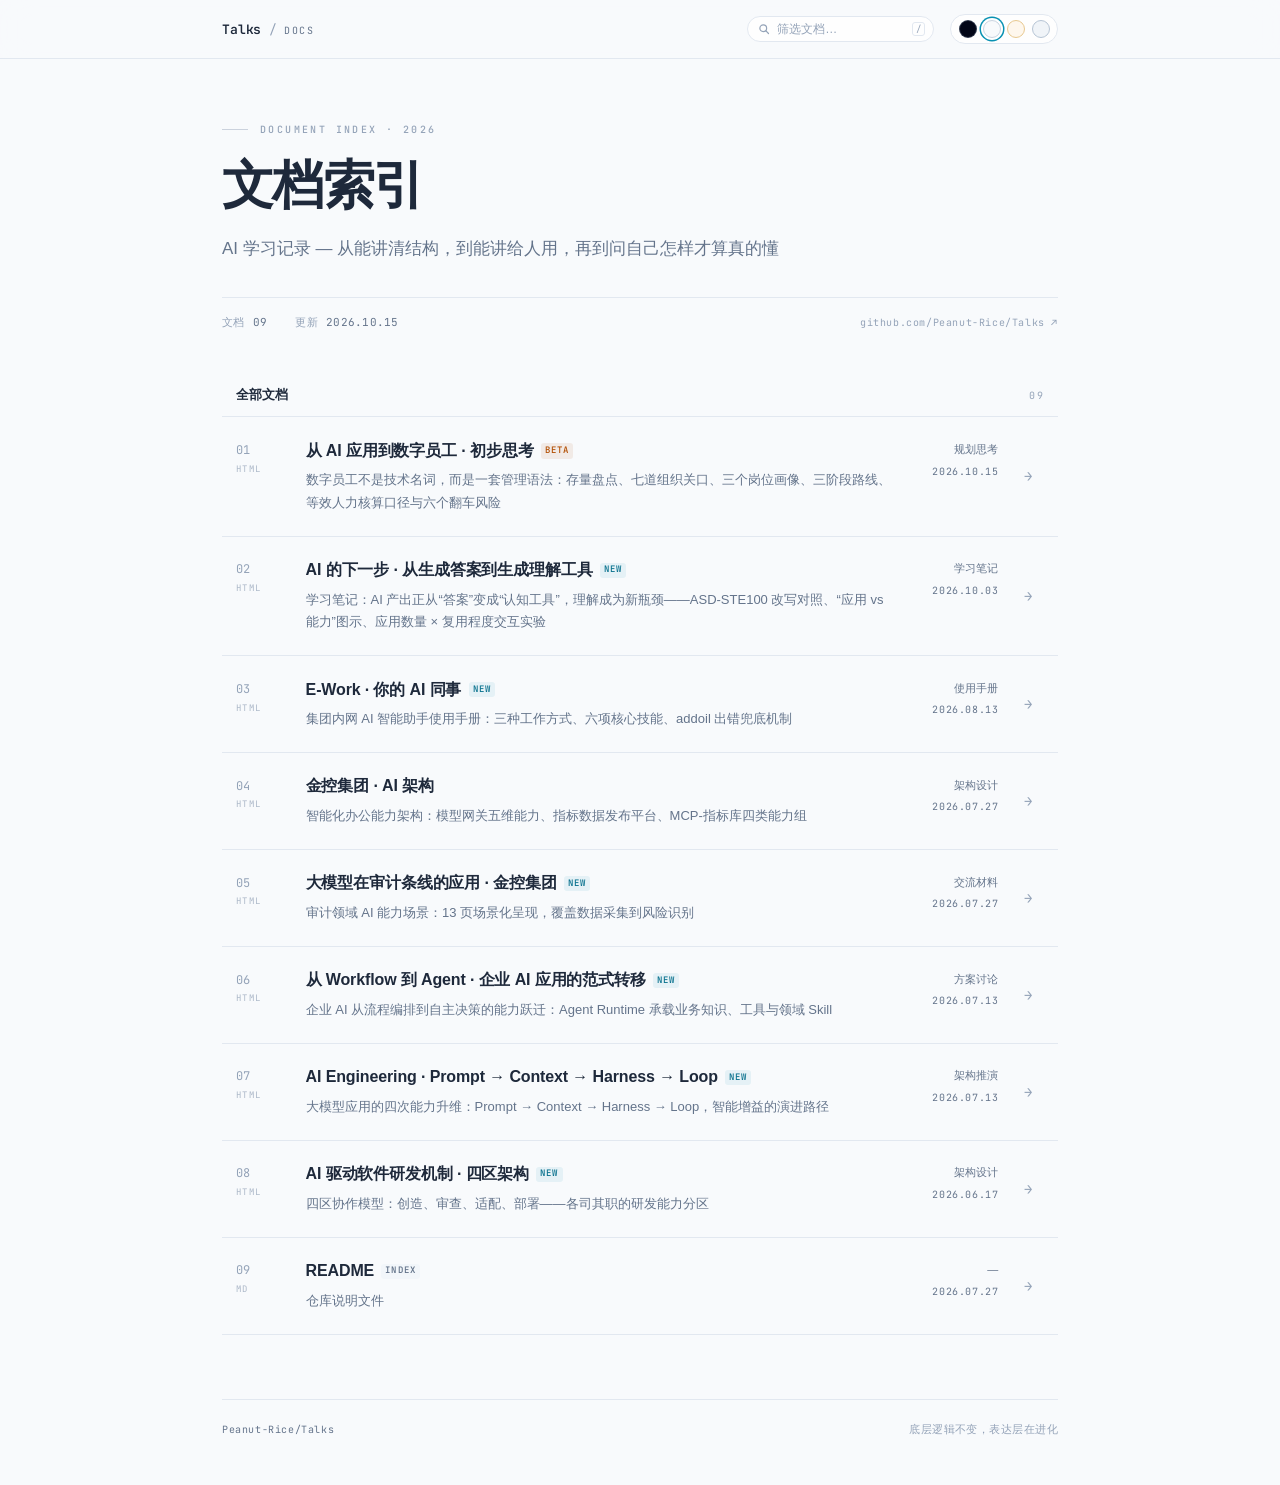
==== commit 22363d90: "改版：文档索引重做版式与交互，修复中文落在等宽栈 - 版式：flush 列表 + 发丝分隔线，序号由 CSS counter 生成；条目按日期倒序（README 置末） - 交互：吸顶毛玻璃顶栏、关键" ====
--- a/index.html
+++ b/index.html
@@ -4,336 +4,752 @@
   <meta charset="UTF-8">
   <meta name="viewport" content="width=device-width, initial-scale=1.0">
   <title>Talks — 文档索引</title>
-  <link href="https://fonts.googleapis.com/css2?family=JetBrains+Mono:wght@400;500;600;700&display=swap" rel="stylesheet">
+  <meta name="description" content="Talks 文档索引 — AI 学习记录与架构推演的静态文档集合，可按关键词筛选。">
+  <script>
+    // 首屏前恢复主题（避免闪烁）；同时标记 JS 可用 —— 筛选器只在有 JS 时出现
+    document.documentElement.classList.add('js');
+    try {
+      var savedTheme = localStorage.getItem('talks.theme');
+      if (savedTheme) document.documentElement.setAttribute('data-theme', savedTheme);
+    } catch (e) {}
+  </script>
+  <link rel="preconnect" href="https://fonts.googleapis.com">
+  <link rel="preconnect" href="https://fonts.gstatic.com" crossorigin>
+  <link href="https://fonts.googleapis.com/css2?family=JetBrains+Mono:wght@400;500;600&display=swap" rel="stylesheet">
   <style>
+    /* ================================================================
+       族 Ⅰ 深空青 · 四主题 token
+       dark 由 :root 承担（没有 [data-theme="dark"] 选择器）
+       中文一律走 --sans；--mono 只承载拉丁、数字、微标签
+       ================================================================ */
     :root {
+      --sans: -apple-system, BlinkMacSystemFont, "PingFang SC", "Microsoft YaHei", "Noto Sans SC", "Segoe UI", sans-serif;
+      --mono: 'JetBrains Mono', ui-monospace, SFMono-Regular, Consolas, "Liberation Mono", monospace;
+
       --bg: #020617; --bg-card: rgba(15, 23, 42, 0.5); --bg-card-solid: #0f172a;
       --border: #1e293b; --text: #ffffff; --text-secondary: #94a3b8; --text-muted: #475569;
-      --accent: #22d3ee; --card-hover: rgba(30, 41, 59, 0.5);
+      --accent: #22d3ee; --accent-ink: #67e8f9; --accent-soft: rgba(34, 211, 238, 0.12);
+      --warn: #fbbf24; --warn-soft: rgba(251, 191, 36, 0.12);
+      --card-hover: rgba(30, 41, 59, 0.5); --bar: rgba(2, 6, 23, 0.82);
     }
     [data-theme="light"] {
       --bg: #f8fafc; --bg-card: rgba(255, 255, 255, 0.85); --bg-card-solid: #ffffff;
       --border: #e2e8f0; --text: #1e293b; --text-secondary: #64748b; --text-muted: #94a3b8;
-      --accent: #0891b2; --card-hover: rgba(241, 245, 249, 0.8);
+      --accent: #0891b2; --accent-ink: #0e7490; --accent-soft: rgba(8, 145, 178, 0.08);
+      --warn: #b45309; --warn-soft: rgba(180, 83, 9, 0.09);
+      --card-hover: rgba(241, 245, 249, 0.8); --bar: rgba(248, 250, 252, 0.86);
     }
     [data-theme="warm"] {
       --bg: #fef7ed; --bg-card: rgba(255, 251, 245, 0.9); --bg-card-solid: #fffbf5;
       --border: #fde68a; --text: #3b2f1e; --text-secondary: #78716c; --text-muted: #a8a29e;
-      --accent: #f59e0b; --card-hover: rgba(253, 230, 138, 0.3);
+      --accent: #f59e0b; --accent-ink: #b45309; --accent-soft: rgba(245, 158, 11, 0.14);
+      --warn: #92400e; --warn-soft: rgba(146, 64, 14, 0.10);
+      --card-hover: rgba(253, 230, 138, 0.3); --bar: rgba(254, 247, 237, 0.88);
     }
     [data-theme="cool"] {
       --bg: #f0f4f8; --bg-card: rgba(248, 250, 252, 0.9); --bg-card-solid: #f8fafc;
       --border: #cbd5e1; --text: #1a2a3a; --text-secondary: #64748b; --text-muted: #94a3b8;
-      --accent: #6366f1; --card-hover: rgba(203, 213, 225, 0.4);
-    }
+      --accent: #6366f1; --accent-ink: #4338ca; --accent-soft: rgba(99, 102, 241, 0.10);
+      --warn: #b45309; --warn-soft: rgba(180, 83, 9, 0.09);
+      --card-hover: rgba(203, 213, 225, 0.4); --bar: rgba(240, 244, 248, 0.88);
+    }
+
+    /* ================================================================
+       基础
+       ================================================================ */
+    *, *::before, *::after { box-sizing: border-box; margin: 0; padding: 0; }
+    html { -webkit-text-size-adjust: 100%; }
+    body {
+      min-height: 100vh; background: var(--bg); color: var(--text);
+      font-family: var(--sans);
+      -webkit-font-smoothing: antialiased; -moz-osx-font-smoothing: grayscale;
+      transition: background-color 0.35s ease, color 0.35s ease;
+    }
+    [hidden] { display: none !important; }
+    ::selection { background: var(--accent-soft); color: var(--text); }
+    .sr-only {
+      position: absolute; width: 1px; height: 1px; padding: 0; margin: -1px;
+      overflow: hidden; clip: rect(0 0 0 0); white-space: nowrap; border: 0;
+      font-family: var(--sans);
+    }
+
+    /* ================================================================
+       顶栏：吸顶 + 毛玻璃，主题切换保留在右上
+       ================================================================ */
+    .topbar {
+      position: sticky; top: 0; z-index: 50;
+      background: var(--bar);
+      border-bottom: 1px solid var(--border);
+      -webkit-backdrop-filter: blur(16px) saturate(180%);
+      backdrop-filter: blur(16px) saturate(180%);
+      transition: background-color 0.35s ease, border-color 0.35s ease;
+    }
+    .topbar-inner {
+      max-width: 900px; margin: 0 auto;
+      padding: 0 clamp(1.25rem, 4vw, 2rem);
+      height: 58px;
+      display: flex; align-items: center; gap: 1rem;
+    }
+    .brand { display: inline-flex; align-items: baseline; gap: 0.45rem; text-decoration: none; color: var(--text); }
+    .brand-mark { font-family: var(--mono); font-size: 0.8125rem; font-weight: 600; letter-spacing: -0.01em; }
+    .brand-sep { font-family: var(--mono); font-size: 0.8125rem; color: var(--text-muted); }
+    .brand-sub {
+      font-family: var(--mono); font-size: 0.625rem; letter-spacing: 0.18em;
+      text-transform: uppercase; color: var(--text-secondary);
+    }
+
+    /* 筛选器（无 JS 时整块不出现，避免留下失效输入框） */
+    .filter {
+      display: none; align-items: center; gap: 0.45rem;
+      margin-left: auto;
+      max-width: 14rem;
+      padding: 0.3rem 0.5rem 0.3rem 0.65rem;
+      border: 1px solid var(--border); border-radius: 999px;
+      background: var(--bg-card);
+      transition: border-color 0.25s ease, background-color 0.25s ease;
+    }
+    .js .filter { display: flex; }
+    .filter:focus-within { border-color: var(--accent); background: var(--bg-card-solid); }
+    .filter-icon {
+      width: 12px; height: 12px; flex-shrink: 0; fill: none;
+      stroke: var(--text-muted); stroke-width: 1.6; stroke-linecap: round;
+    }
+    .filter input {
+      flex: 1; min-width: 0; width: 8rem; border: 0; outline: 0; background: transparent;
+      font-family: var(--sans); font-size: 0.75rem; color: var(--text);
+    }
+    .filter input::placeholder { color: var(--text-muted); }
+    .filter input::-webkit-search-cancel-button { -webkit-appearance: none; appearance: none; }
+    .filter kbd {
+      font-family: var(--mono); font-size: 0.5625rem; line-height: 1;
+      color: var(--text-muted); border: 1px solid var(--border);
+      border-radius: 3px; padding: 0.15em 0.34em;
+      transition: opacity 0.2s ease;
+    }
+    .filter input:not(:placeholder-shown) + kbd { opacity: 0; }
+
+    /* 主题切换：4 个色点，active 用双环标出 */
+    .theme-bar {
+      display: flex; align-items: center; gap: 0.4rem;
+      padding: 0.3rem 0.45rem;
+      border: 1px solid var(--border); border-radius: 999px;
+      background: var(--bg-card);
+      transition: background-color 0.35s ease, border-color 0.35s ease;
+    }
+    .theme-btn {
+      width: 18px; height: 18px; padding: 0; border-radius: 50%;
+      border: 1px solid rgba(100, 116, 139, 0.45); cursor: pointer;
+      transition: transform 0.2s ease, box-shadow 0.2s ease;
+    }
+    .theme-btn.dark  { background: #020617; }
+    .theme-btn.light { background: #f8fafc; border-color: #cbd5e1; }
+    .theme-btn.warm  { background: #fef7ed; border-color: #e7c88f; }
+    .theme-btn.cool  { background: #f0f4f8; border-color: #b6c4d4; }
+    .theme-btn:hover { transform: scale(1.2); }
+    .theme-btn.active { box-shadow: 0 0 0 2px var(--bg-card-solid), 0 0 0 3.5px var(--accent); }
+    .theme-btn:focus-visible { outline: 2px solid var(--accent); outline-offset: 2px; }
+
+    /* ================================================================
+       版面
+       ================================================================ */
+    main {
+      max-width: 900px; margin: 0 auto;
+      padding: clamp(2.5rem, 6vw, 4rem) clamp(1.25rem, 4vw, 2rem) 0;
+    }
+
+    /* Hero */
+    .hero { margin-bottom: clamp(2.5rem, 5vw, 3.5rem); }
+    .eyebrow {
+      display: flex; align-items: center; gap: 0.75rem;
+      font-family: var(--mono); font-size: 0.625rem; font-weight: 500;
+      letter-spacing: 0.24em; text-transform: uppercase;
+      color: var(--text-muted); margin-bottom: 1.25rem;
+    }
+    .eyebrow::before { content: ''; width: 26px; height: 1px; background: currentColor; opacity: 0.45; }
+    .hero-title {
+      font-size: clamp(2.125rem, 1.4rem + 3.2vw, 3.25rem);
+      font-weight: 700; line-height: 1.12; letter-spacing: -0.03em;
+      text-wrap: balance;
+    }
+    .hero-lead {
+      margin-top: 1.25rem; max-width: 36em;
+      font-size: clamp(0.9375rem, 0.9rem + 0.2vw, 1.0625rem);
+      line-height: 1.8; color: var(--text-secondary); text-wrap: pretty;
+    }
+    .hero-meta {
+      display: flex; flex-wrap: wrap; align-items: center; gap: 0.65rem 1.75rem;
+      margin-top: 2rem; padding-top: 1.1rem; border-top: 1px solid var(--border);
+    }
+    .meta { display: inline-flex; align-items: baseline; gap: 0.5rem; font-size: 0.6875rem; color: var(--text-muted); }
+    .meta-k { letter-spacing: 0.04em; }
+    .meta-v {
+      font-family: var(--mono); font-size: 0.6875rem; letter-spacing: 0.02em;
+      color: var(--text-secondary); font-variant-numeric: tabular-nums;
+    }
+    .repo-link {
+      margin-left: auto; white-space: nowrap;
+      font-family: var(--mono); font-size: 0.625rem; letter-spacing: 0.06em;
+      color: var(--text-muted); text-decoration: none;
+      transition: color 0.25s ease;
+    }
+    .repo-link:hover { color: var(--accent-ink); }
+
+    /* 列表头 */
+    .list-head {
+      display: flex; align-items: baseline; justify-content: space-between; gap: 1rem;
+      padding: 0 0.875rem 0.75rem;
+    }
+    .list-title { font-size: 0.8125rem; font-weight: 600; letter-spacing: 0.01em; }
+    .list-count {
+      font-family: var(--mono); font-size: 0.625rem; letter-spacing: 0.14em;
+      color: var(--text-muted); font-variant-numeric: tabular-nums;
+    }
+
+    /* 索引行：flush 列表 + 发丝分隔线，编号由 counter 自动生成 */
+    .doc-list { list-style: none; counter-reset: doc; border-top: 1px solid var(--border); }
+    .doc-item { counter-increment: doc; border-bottom: 1px solid var(--border); }
+    .doc {
+      position: relative;
+      display: grid;
+      grid-template-columns: 2.75rem minmax(0, 1fr) auto 1.25rem;
+      gap: clamp(1rem, 2.4vw, 1.6rem);
+      align-items: start;
+      padding: 1.35rem 0.875rem;
+      border-radius: 10px;
+      text-decoration: none; color: inherit;
+      transition: background-color 0.3s ease;
+    }
+    .doc:hover { background: var(--card-hover); }
+    .doc::before {
+      content: ''; position: absolute; left: 0; top: 0.6rem; bottom: 0.6rem; width: 2px;
+      border-radius: 2px; background: var(--accent);
+      transform: scaleY(0); transform-origin: top;
+      transition: transform 0.35s cubic-bezier(0.22, 0.61, 0.36, 1);
+    }
+    .doc:hover::before, .doc:focus-visible::before { transform: scaleY(1); }
+    .doc:focus-visible { outline: 2px solid var(--accent); outline-offset: -2px; }
+
+    .doc-no {
+      display: flex; flex-direction: column; gap: 0.3rem; padding-top: 0.2rem;
+      font-family: var(--mono); font-variant-numeric: tabular-nums;
+    }
+    .doc-no::before {
+      content: counter(doc, decimal-leading-zero);
+      font-size: 0.75rem; letter-spacing: 0.04em; color: var(--text-muted);
+      transition: color 0.3s ease;
+    }
+    .doc-type { font-size: 0.5625rem; letter-spacing: 0.14em; text-transform: uppercase; color: var(--text-muted); opacity: 0.75; }
+    .doc:hover .doc-no::before { color: var(--accent-ink); }
+
+    .doc-body { min-width: 0; }
+    .doc-head { display: flex; align-items: center; flex-wrap: wrap; gap: 0.45rem; margin-bottom: 0.4rem; }
+    .doc-title {
+      font-size: 1rem; font-weight: 600; line-height: 1.5; letter-spacing: -0.008em;
+      transition: color 0.25s ease;
+    }
+    .doc:hover .doc-title { color: var(--accent-ink); }
+    .doc-desc { font-size: 0.8125rem; line-height: 1.72; color: var(--text-secondary); text-wrap: pretty; }
+
+    .doc-side {
+      display: flex; flex-direction: column; align-items: flex-end; gap: 0.45rem;
+      padding-top: 0.2rem; min-width: 5rem; text-align: right;
+    }
+    .doc-kind { font-size: 0.6875rem; line-height: 1.4; letter-spacing: 0.02em; color: var(--text-secondary); }
+    .doc-date {
+      font-family: var(--mono); font-size: 0.625rem; letter-spacing: 0.06em;
+      color: var(--text-secondary); font-variant-numeric: tabular-nums;
+    }
+
+    .doc-arrow {
+      align-self: center; font-family: var(--mono); font-size: 0.875rem;
+      color: var(--text-muted);
+      transition: color 0.25s ease, transform 0.3s cubic-bezier(0.22, 0.61, 0.36, 1);
+    }
+    .doc:hover .doc-arrow { color: var(--accent-ink); transform: translateX(3px); }
+
+    /* 微标签：等宽 + 大写 + 宽字距 */
+    .badge {
+      display: inline-block; white-space: nowrap;
+      font-family: var(--mono); font-size: 0.5625rem; font-weight: 600;
+      letter-spacing: 0.12em; line-height: 1.5;
+      padding: 0.1em 0.45em; border-radius: 3px;
+    }
+    .badge--new   { color: var(--accent-ink); background: var(--accent-soft); }
+    .badge--beta  { color: var(--warn); background: var(--warn-soft); }
+    .badge--index { color: var(--text-secondary); background: var(--card-hover); }
+
+    /* 空状态 */
+    .empty { padding: 4rem 1rem 4.5rem; text-align: center; }
+    .empty-k {
+      font-family: var(--mono); font-size: 0.5625rem; letter-spacing: 0.28em;
+      text-transform: uppercase; color: var(--text-muted); margin-bottom: 0.9rem;
+    }
+    .empty-t { font-size: 0.875rem; color: var(--text-secondary); margin-bottom: 1.4rem; }
+    .empty-btn {
+      font-family: var(--sans); font-size: 0.75rem; letter-spacing: 0.02em;
+      cursor: pointer;
+      color: var(--accent-ink); background: transparent;
+      border: 1px solid var(--border); border-radius: 999px;
+      padding: 0.55rem 1.1rem;
+      transition: border-color 0.2s ease, background-color 0.2s ease;
+    }
+    .empty-btn:hover { border-color: var(--accent); background: var(--accent-soft); }
+    .empty-btn:focus-visible { outline: 2px solid var(--accent); outline-offset: 2px; }
+
+    /* 页脚 */
+    .footer {
+      display: flex; flex-wrap: wrap; align-items: center; justify-content: space-between;
+      gap: 0.75rem 1.5rem;
+      margin-top: clamp(2.5rem, 6vw, 4rem); padding: 1.4rem 0 3rem;
+      border-top: 1px solid var(--border);
+      font-family: var(--mono); font-size: 0.625rem; letter-spacing: 0.06em; color: var(--text-muted);
+    }
+    .footer a { color: var(--text-secondary); text-decoration: none; transition: color 0.2s ease; }
+    .footer a:hover { color: var(--accent-ink); }
+    .foot-note { font-family: var(--sans); font-size: 0.6875rem; letter-spacing: 0.04em; }
+
+    /* ================================================================
+       入场：只做位移 + 淡入（不扫描、不故障）
+       ================================================================ */
+    @keyframes rise {
+      from { opacity: 0; transform: translateY(14px); }
+      to   { opacity: 1; transform: none; }
+    }
+    .eyebrow, .hero-title, .hero-lead, .hero-meta, .list-head, .doc-list, .footer {
+      animation: rise 0.65s cubic-bezier(0.22, 0.61, 0.36, 1) both;
+    }
+    .hero-title { animation-delay: 0.05s; }
+    .hero-lead  { animation-delay: 0.1s; }
+    .hero-meta  { animation-delay: 0.16s; }
+    .list-head  { animation-delay: 0.24s; }
+    .doc-list   { animation-delay: 0.3s; }
+    .footer     { animation-delay: 0.7s; }
+    .empty:not([hidden]) { animation: rise 0.35s cubic-bezier(0.22, 0.61, 0.36, 1) both; }
+
+    /* ================================================================
+       响应式
+       ================================================================ */
+    @media (max-width: 700px) {
+      .topbar-inner {
+        height: auto; flex-wrap: wrap;
+        padding-top: 0.6rem; padding-bottom: 0.6rem; row-gap: 0.55rem;
+      }
+      .theme-bar { margin-left: auto; }
+      .filter { order: 3; flex: 1 1 100%; max-width: none; margin-left: 0; }
+      .filter input { width: 100%; }
+
+      .doc {
+        grid-template-columns: 2.25rem minmax(0, 1fr) 1.125rem;
+        row-gap: 0.55rem;
+        padding: 1.15rem 0.5rem;
+      }
+      .doc-no   { grid-column: 1; grid-row: 1; }
+      .doc-body { grid-column: 2; grid-row: 1; }
+      .doc-arrow { grid-column: 3; grid-row: 1; align-self: start; padding-top: 0.15rem; }
+      .doc-side {
+        grid-column: 2; grid-row: 2;
+        flex-direction: row; align-items: center; gap: 0.75rem;
+        padding-top: 0; min-width: 0; text-align: left;
+      }
+      .doc-title { font-size: 0.9375rem; }
+      .repo-link { margin-left: 0; }
+      .list-head { padding-left: 0.5rem; padding-right: 0.5rem; }
+    }
+
+    @media (max-width: 480px) {
+      .brand-sep, .brand-sub { display: none; }
+      .hero-title { letter-spacing: -0.02em; }
+      .doc { grid-template-columns: 1.75rem minmax(0, 1fr) 1rem; gap: 0.85rem; }
+      .hero-meta { gap: 0.55rem 1.25rem; }
+    }
+
+    @media (prefers-reduced-motion: reduce) {
+      *, *::before, *::after {
+        animation-duration: 0.01ms !important;
+        animation-iteration-count: 1 !important;
+        transition-duration: 0.01ms !important;
+        scroll-behavior: auto !important;
+      }
+      .eyebrow, .hero-title, .hero-lead, .hero-meta, .list-head, .doc-list, .footer, .empty {
+        animation: none !important; opacity: 1 !important; transform: none !important;
+      }
+    }
+
     @media print {
       :root, [data-theme] {
         --bg: #ffffff; --bg-card: rgba(255, 255, 255, 0.95); --bg-card-solid: #ffffff;
         --border: #d4d4d8; --text: #18181b; --text-secondary: #52525b; --text-muted: #a1a1aa;
-        --accent: #000000;
-      }
-      body { padding: 0; } .theme-bar { display: none !important; }
-    }
-    * { margin: 0; padding: 0; box-sizing: border-box; }
-    body {
-      font-family: 'JetBrains Mono', 'Microsoft YaHei', monospace;
-      background: var(--bg); min-height: 100vh; padding: 2rem; color: var(--text);
-      transition: background 0.3s, color 0.3s;
-    }
-    .container { max-width: 900px; margin: 0 auto; }
-
-    /* Theme bar */
-    .theme-bar { display: flex; align-items: center; justify-content: flex-end; gap: 0.5rem; margin-bottom: 1.5rem; }
-    .theme-bar span { font-size: 0.75rem; color: var(--text-secondary); margin-right: 0.25rem; }
-    .theme-btn { width: 22px; height: 22px; border-radius: 50%; border: 2px solid transparent; cursor: pointer; transition: border-color 0.2s, transform 0.2s; padding: 0; }
-    .theme-btn:hover { transform: scale(1.15); }
-    .theme-btn.active { border-color: var(--text); }
-    .theme-btn.dark  { background: #020617; }
-    .theme-btn.light { background: #f8fafc; border: 2px solid #cbd5e1; }
-    .theme-btn.warm  { background: #fef7ed; border: 2px solid #fde68a; }
-    .theme-btn.cool  { background: #f0f4f8; border: 2px solid #cbd5e1; }
-
-    /* Header */
-    .header { margin-bottom: 2rem; }
-    .header-row { display: flex; align-items: center; gap: 0.75rem; margin-bottom: 0.5rem; }
-    .pulse-dot { width: 12px; height: 12px; background: var(--accent); border-radius: 50%; animation: pulse 2s infinite; flex-shrink: 0; }
-    @keyframes pulse { 0%, 100% { opacity: 1; } 50% { opacity: 0.5; } }
-    h1 { font-size: 1.35rem; font-weight: 700; letter-spacing: -0.025em; }
-    .subtitle { color: var(--text-secondary); font-size: 0.8rem; margin-left: 1.75rem; margin-bottom: 0.25rem; }
-    .repo-link { color: var(--text-muted); font-size: 0.7rem; margin-left: 1.75rem; }
-    .repo-link a { color: var(--text-secondary); text-decoration: none; }
-    .repo-link a:hover { color: var(--accent); }
-
-    /* File list */
-    .file-list { display: flex; flex-direction: column; gap: 0.625rem; }
-    .file-card {
-      display: flex; align-items: center; gap: 1rem;
-      background: var(--bg-card); border: 1px solid var(--border);
-      border-radius: 0.75rem; padding: 1rem 1.25rem;
-      transition: background 0.3s, border-color 0.3s, transform 0.2s;
-      text-decoration: none; color: inherit;
-    }
-    .file-card:hover { background: var(--card-hover); transform: translateX(4px); border-color: var(--accent); }
-
-    .file-icon {
-      width: 42px; height: 42px; border-radius: 0.5rem;
-      display: flex; align-items: center; justify-content: center;
-      font-size: 0.7rem; font-weight: 700; flex-shrink: 0;
-    }
-    .file-icon.html { background: rgba(34, 211, 238, 0.15); color: #22d3ee; }
-    .file-icon.md   { background: rgba(148, 163, 184, 0.15); color: #94a3b8; }
-    .file-icon.other { background: rgba(168, 162, 158, 0.15); color: #a8a29e; }
-
-    .file-info { flex: 1; min-width: 0; }
-    .file-name { font-size: 0.85rem; font-weight: 600; margin-bottom: 0.2rem; }
-    .file-desc { font-size: 0.7rem; color: var(--text-secondary); line-height: 1.45; }
-    .file-meta { display: flex; gap: 1rem; margin-top: 0.35rem; }
-    .file-meta span { font-size: 0.65rem; color: var(--text-muted); }
-
-    .file-arrow { color: var(--text-muted); font-size: 0.9rem; flex-shrink: 0; transition: color 0.2s, transform 0.2s; }
-    .file-card:hover .file-arrow { color: var(--accent); transform: translateX(3px); }
-
-    /* Stats bar */
-    .stats { display: flex; gap: 1.5rem; margin-bottom: 1.5rem; margin-left: 1.75rem; }
-    .stat { font-size: 0.7rem; color: var(--text-muted); }
-    .stat strong { color: var(--text-secondary); }
-
-    /* Footer */
-    .footer { text-align: center; margin-top: 2.5rem; color: var(--text-muted); font-size: 0.65rem; }
-    .footer a { color: var(--text-secondary); text-decoration: none; }
-    .footer a:hover { color: var(--accent); }
-
-    /* New badge */
-    .badge {
-      display: inline-block; font-size: 0.6rem; padding: 0.15em 0.5em; border-radius: 1em;
-      font-weight: 600; margin-left: 0.4rem; vertical-align: middle;
-    }
-    .badge.new { background: rgba(34, 211, 238, 0.15); color: #22d3ee; }
-    .badge.index { background: rgba(245, 158, 11, 0.15); color: #f59e0b; }
-
-    /* Empty state */
-    .empty { text-align: center; padding: 3rem 0; color: var(--text-muted); font-size: 0.8rem; }
-
-    @media (max-width: 640px) {
-      body { padding: 1rem; }
-      .file-card { padding: 0.875rem 1rem; gap: 0.75rem; }
-      .file-meta { flex-direction: column; gap: 0.15rem; }
+        --accent: #000000; --accent-ink: #000000; --accent-soft: transparent;
+        --warn: #52525b; --warn-soft: transparent;
+        --card-hover: #ffffff; --bar: #ffffff;
+      }
+      body { background: #ffffff; }
+      .topbar, .filter, .theme-bar, .empty-btn, .doc-arrow { display: none !important; }
+      main { padding-top: 0; }
+      .eyebrow, .hero-title, .hero-lead, .hero-meta, .list-head, .doc-list, .footer, .empty {
+        animation: none !important; opacity: 1 !important; transform: none !important;
+      }
+      .doc { padding-left: 0; padding-right: 0; }
+      .doc::before { display: none; }
+      .doc-item { break-inside: avoid; }
+      a { color: inherit !important; }
     }
   </style>
 </head>
 <body>
-  <div class="container">
-
-    <!-- Theme Switcher -->
-    <div class="theme-bar">
-      <span>主题</span>
-      <button class="theme-btn dark"  data-theme="dark"  title="暗夜"></button>
-      <button class="theme-btn light active" data-theme="light" title="亮白"></button>
-      <button class="theme-btn warm"  data-theme="warm"  title="暖阳"></button>
-      <button class="theme-btn cool"  data-theme="cool"  title="冷杉"></button>
+
+  <!-- 顶栏 -->
+  <header class="topbar">
+    <div class="topbar-inner">
+      <a class="brand" href="index.html" aria-label="Talks 文档索引">
+        <span class="brand-mark">Talks</span>
+        <span class="brand-sep" aria-hidden="true">/</span>
+        <span class="brand-sub">Docs</span>
+      </a>
+
+      <div class="filter" role="search">
+        <svg class="filter-icon" viewBox="0 0 16 16" aria-hidden="true"><circle cx="7" cy="7" r="4.5"/><path d="M10.6 10.6 14 14"/></svg>
+        <input id="filter" type="search" placeholder="筛选文档…" aria-label="筛选文档"
+               autocomplete="off" spellcheck="false">
+        <kbd aria-hidden="true">/</kbd>
+      </div>
+
+      <div class="theme-bar" role="group" aria-label="主题切换">
+        <button type="button" class="theme-btn dark"  data-theme="dark"  title="暗夜" aria-label="暗夜主题" aria-pressed="false"></button>
+        <button type="button" class="theme-btn light" data-theme="light" title="亮白" aria-label="亮白主题" aria-pressed="false"></button>
+        <button type="button" class="theme-btn warm"  data-theme="warm"  title="暖阳" aria-label="暖阳主题" aria-pressed="false"></button>
+        <button type="button" class="theme-btn cool"  data-theme="cool"  title="冷杉" aria-label="冷杉主题" aria-pressed="false"></button>
+      </div>
     </div>
-
-    <!-- Header -->
-    <div class="header">
-      <div class="header-row">
-        <div class="pulse-dot"></div>
-        <h1>Talks — 文档索引</h1>
+  </header>
+
+  <main>
+    <!-- Hero -->
+    <section class="hero">
+      <p class="eyebrow">Document Index · 2026</p>
+      <h1 class="hero-title">文档索引</h1>
+      <p class="hero-lead">AI 学习记录 — 从能讲清结构，到能讲给人用，再到问自己怎样才算真的懂</p>
+      <div class="hero-meta">
+        <span class="meta"><span class="meta-k">文档</span><span class="meta-v" id="doc-count">09</span></span>
+        <span class="meta"><span class="meta-k">更新</span><time class="meta-v" id="last-update" datetime="2026-10-15">2026.10.15</time></span>
+        <a class="repo-link" href="https://github.com/Peanut-Rice/Talks" target="_blank" rel="noopener">github.com/Peanut-Rice/Talks ↗</a>
       </div>
-      <p class="subtitle">AI 学习记录 — 从能讲清结构，到能讲给人用，再到问自己怎样才算真的懂</p>
-      <p class="repo-link">
-        <a href="https://github.com/Peanut-Rice/Talks" target="_blank">github.com/Peanut-Rice/Talks</a>
-      </p>
-    </div>
-
-    <!-- Stats -->
-    <div class="stats">
-      <span class="stat">文档 <strong id="doc-count">0</strong></span>
-      <span class="stat">更新 <strong id="last-update">—</strong></span>
-    </div>
-
-    <!-- File List -->
-    <div class="file-list" id="file-list">
-      <!--
-        添加新文档：复制下面的结构，填入信息。
-        注意：用 &lt; &gt; 转义，不要写成真实标签 —— HTML 注释不能嵌套，
-        模板里若出现真实的 <a> 会被浏览器当作真节点（污染统计且留下死链）。
-      -->
-      <pre class="card-template" hidden>
-&lt;a href="文件名.html" class="file-card"&gt;
-  &lt;div class="file-icon html"&gt;HTML&lt;/div&gt;
-  &lt;div class="file-info"&gt;
-    &lt;div class="file-name"&gt;显示名称 &lt;span class="badge new"&gt;NEW&lt;/span&gt;&lt;/div&gt;
-    &lt;div class="file-desc"&gt;一句话描述文档内容&lt;/div&gt;
-    &lt;div class="file-meta"&gt;
-      &lt;span&gt;2026-06-16&lt;/span&gt;
-      &lt;span&gt;作者&lt;/span&gt;
-    &lt;/div&gt;
-  &lt;/div&gt;
-  &lt;span class="file-arrow"&gt;→&lt;/span&gt;
-&lt;/a&gt;
-      </pre>
-
-      <!-- 条目：digital-employee.html -->
-      <a href="digital-employee.html" class="file-card">
-        <div class="file-icon html">HTML</div>
-        <div class="file-info">
-          <div class="file-name">从 AI 应用到数字员工 · 初步思考 <span class="badge index">BETA</span></div>
-          <div class="file-desc">数字员工不是技术名词，而是一套管理语法：存量盘点、七道组织关口、三个岗位画像、三阶段路线、等效人力核算口径与六个翻车风险</div>
-          <div class="file-meta">
-            <span>2026-10-15</span>
-            <span>规划思考</span>
-          </div>
-        </div>
-        <span class="file-arrow">→</span>
-      </a>
-
-      <!-- 条目：ai_understanding_tool.html -->
-      <a href="ai_understanding_tool.html" class="file-card">
-        <div class="file-icon html">HTML</div>
-        <div class="file-info">
-          <div class="file-name">AI 的下一步 · 从生成答案到生成理解工具 <span class="badge new">NEW</span></div>
-          <div class="file-desc">学习笔记：AI 产出正从"答案"变成"认知工具"，理解成为新瓶颈——ASD-STE100 改写对照、"应用 vs 能力"图示、应用数量 × 复用程度交互实验</div>
-          <div class="file-meta">
-            <span>2026-10-03</span>
-            <span>学习笔记</span>
-          </div>
-        </div>
-        <span class="file-arrow">→</span>
-      </a>
-
-      <!-- 条目：e-work-intro.html -->
-      <a href="e-work-intro.html" class="file-card">
-        <div class="file-icon html">HTML</div>
-        <div class="file-info">
-          <div class="file-name">E-Work · 你的 AI 同事 <span class="badge new">NEW</span></div>
-          <div class="file-desc">集团内网 AI 智能助手使用手册：三种工作方式、六项核心技能、addoil 出错兜底机制</div>
-          <div class="file-meta">
-            <span>2026-08-13</span>
-            <span>使用手册</span>
-          </div>
-        </div>
-        <span class="file-arrow">→</span>
-      </a>
-
-
-     <!-- 条目：AI-Architecture.html -->
-      <a href="AI-Architecture.html" class="file-card">
-        <div class="file-icon html">HTML</div>
-        <div class="file-info">
-          <div class="file-name">金控集团 · AI 架构</div>
-          <div class="file-desc">智能化办公能力架构：模型网关五维能力、指标数据发布平台、MCP-指标库四类能力组</div>
-          <div class="file-meta">
-            <span>2026-07-27</span>
-            <span>架构设计</span>
-          </div>
-        </div>
-        <span class="file-arrow">→</span>
-      </a>
-
-
-      <!-- 条目：workflow-to-agent.html -->
-      <a href="workflow-to-agent.html" class="file-card">
-        <div class="file-icon html">HTML</div>
-        <div class="file-info">
-          <div class="file-name">从 Workflow 到 Agent · 企业AI应用的范式转移 <span class="badge new">NEW</span></div>
-          <div class="file-desc">企业 AI 从流程编排到自主决策的能力跃迁：Agent Runtime 承载业务知识、工具与领域 Skill</div>
-          <div class="file-meta">
-            <span>2026-07-13</span>
-            <span>方案讨论</span>
-          </div>
-        </div>
-        <span class="file-arrow">→</span>
-      </a>
-
-      <!-- 条目：AI-Engineering.html -->
-      <a href="AI-Engineering.html" class="file-card">
-        <div class="file-icon html">HTML</div>
-        <div class="file-info">
-          <div class="file-name">AI Engineering · Prompt → Context → Harness → Loop <span class="badge new">NEW</span></div>
-          <div class="file-desc">大模型应用的四次能力升维：Prompt → Context → Harness → Loop，智能增益的演进路径</div>
-          <div class="file-meta">
-            <span>2026-07-13</span>
-            <span>架构推演</span>
-          </div>
-        </div>
-        <span class="file-arrow">→</span>
-      </a>
-
-
-
-      <!-- 条目：AI-SE.html -->
-      <a href="AI-SE.html" class="file-card">
-        <div class="file-icon html">HTML</div>
-        <div class="file-info">
-          <div class="file-name">AI 驱动软件研发机制 · 四区架构 <span class="badge new">NEW</span></div>
-          <div class="file-desc">四区协作模型：创造、审查、适配、部署——各司其职的研发能力分区</div>
-          <div class="file-meta">
-            <span>2026-06-17</span>
-            <span>架构设计</span>
-          </div>
-        </div>
-        <span class="file-arrow">→</span>
-      </a>
-
-      <!-- 条目：AI-Audit-PPT.html -->
-      <a href="AI-Audit-PPT.html" class="file-card">
-        <div class="file-icon html">HTML</div>
-        <div class="file-info">
-          <div class="file-name">大模型在审计条线的应用 · 金控集团 <span class="badge new">NEW</span></div>
-          <div class="file-desc">审计领域 AI 能力场景：13 页场景化呈现，覆盖数据采集到风险识别</div>
-          <div class="file-meta">
-            <span>2026-07-27</span>
-            <span>交流材料</span>
-          </div>
-        </div>
-        <span class="file-arrow">→</span>
-      </a>
-
-      <!-- 条目：README.md -->
-      <a href="README.md" class="file-card">
-        <div class="file-icon md">MD</div>
-        <div class="file-info">
-          <div class="file-name">README <span class="badge index">索引</span></div>
-          <div class="file-desc">仓库说明文件</div>
-          <div class="file-meta">
-            <span>2026-07-27</span>
-            <span>—</span>
-          </div>
-        </div>
-        <span class="file-arrow">→</span>
-      </a>
-
-    </div><!-- /file-list -->
-
-    <!-- Footer -->
-    <div class="footer">
-      <a href="https://github.com/Peanut-Rice/Talks" target="_blank">Peanut-Rice/Talks</a> ·
-      底层逻辑不变，表达层在进化
-    </div>
-
-  </div><!-- /container -->
+    </section>
+
+    <!-- 索引 -->
+    <section class="list" aria-labelledby="list-title">
+      <div class="list-head">
+        <h2 class="list-title" id="list-title">全部文档</h2>
+        <span class="list-count"><span id="list-count" aria-live="polite">09</span><span class="sr-only"> 篇文档</span></span>
+      </div>
+
+      <ol class="doc-list" id="doc-list">
+
+        <!-- 条目：digital-employee.html -->
+        <li class="doc-item">
+          <a class="doc" href="digital-employee.html">
+            <span class="doc-no" aria-hidden="true"><span class="doc-type">HTML</span></span>
+            <div class="doc-body">
+              <div class="doc-head">
+                <h3 class="doc-title">从 AI 应用到数字员工 · 初步思考</h3>
+                <span class="badge badge--beta">BETA</span>
+              </div>
+              <p class="doc-desc">数字员工不是技术名词，而是一套管理语法：存量盘点、七道组织关口、三个岗位画像、三阶段路线、等效人力核算口径与六个翻车风险</p>
+            </div>
+            <div class="doc-side">
+              <span class="doc-kind">规划思考</span>
+              <time class="doc-date" datetime="2026-10-15">2026.10.15</time>
+            </div>
+            <span class="doc-arrow" aria-hidden="true">→</span>
+          </a>
+        </li>
+
+        <!-- 条目：ai_understanding_tool.html -->
+        <li class="doc-item">
+          <a class="doc" href="ai_understanding_tool.html">
+            <span class="doc-no" aria-hidden="true"><span class="doc-type">HTML</span></span>
+            <div class="doc-body">
+              <div class="doc-head">
+                <h3 class="doc-title">AI 的下一步 · 从生成答案到生成理解工具</h3>
+                <span class="badge badge--new">NEW</span>
+              </div>
+              <p class="doc-desc">学习笔记：AI 产出正从“答案”变成“认知工具”，理解成为新瓶颈——ASD-STE100 改写对照、“应用 vs 能力”图示、应用数量 × 复用程度交互实验</p>
+            </div>
+            <div class="doc-side">
+              <span class="doc-kind">学习笔记</span>
+              <time class="doc-date" datetime="2026-10-03">2026.10.03</time>
+            </div>
+            <span class="doc-arrow" aria-hidden="true">→</span>
+          </a>
+        </li>
+
+        <!-- 条目：e-work-intro.html -->
+        <li class="doc-item">
+          <a class="doc" href="e-work-intro.html">
+            <span class="doc-no" aria-hidden="true"><span class="doc-type">HTML</span></span>
+            <div class="doc-body">
+              <div class="doc-head">
+                <h3 class="doc-title">E-Work · 你的 AI 同事</h3>
+                <span class="badge badge--new">NEW</span>
+              </div>
+              <p class="doc-desc">集团内网 AI 智能助手使用手册：三种工作方式、六项核心技能、addoil 出错兜底机制</p>
+            </div>
+            <div class="doc-side">
+              <span class="doc-kind">使用手册</span>
+              <time class="doc-date" datetime="2026-08-13">2026.08.13</time>
+            </div>
+            <span class="doc-arrow" aria-hidden="true">→</span>
+          </a>
+        </li>
+
+        <!-- 条目：AI-Architecture.html -->
+        <li class="doc-item">
+          <a class="doc" href="AI-Architecture.html">
+            <span class="doc-no" aria-hidden="true"><span class="doc-type">HTML</span></span>
+            <div class="doc-body">
+              <div class="doc-head">
+                <h3 class="doc-title">金控集团 · AI 架构</h3>
+              </div>
+              <p class="doc-desc">智能化办公能力架构：模型网关五维能力、指标数据发布平台、MCP-指标库四类能力组</p>
+            </div>
+            <div class="doc-side">
+              <span class="doc-kind">架构设计</span>
+              <time class="doc-date" datetime="2026-07-27">2026.07.27</time>
+            </div>
+            <span class="doc-arrow" aria-hidden="true">→</span>
+          </a>
+        </li>
+
+        <!-- 条目：AI-Audit-PPT.html -->
+        <li class="doc-item">
+          <a class="doc" href="AI-Audit-PPT.html">
+            <span class="doc-no" aria-hidden="true"><span class="doc-type">HTML</span></span>
+            <div class="doc-body">
+              <div class="doc-head">
+                <h3 class="doc-title">大模型在审计条线的应用 · 金控集团</h3>
+                <span class="badge badge--new">NEW</span>
+              </div>
+              <p class="doc-desc">审计领域 AI 能力场景：13 页场景化呈现，覆盖数据采集到风险识别</p>
+            </div>
+            <div class="doc-side">
+              <span class="doc-kind">交流材料</span>
+              <time class="doc-date" datetime="2026-07-27">2026.07.27</time>
+            </div>
+            <span class="doc-arrow" aria-hidden="true">→</span>
+          </a>
+        </li>
+
+        <!-- 条目：workflow-to-agent.html -->
+        <li class="doc-item">
+          <a class="doc" href="workflow-to-agent.html">
+            <span class="doc-no" aria-hidden="true"><span class="doc-type">HTML</span></span>
+            <div class="doc-body">
+              <div class="doc-head">
+                <h3 class="doc-title">从 Workflow 到 Agent · 企业 AI 应用的范式转移</h3>
+                <span class="badge badge--new">NEW</span>
+              </div>
+              <p class="doc-desc">企业 AI 从流程编排到自主决策的能力跃迁：Agent Runtime 承载业务知识、工具与领域 Skill</p>
+            </div>
+            <div class="doc-side">
+              <span class="doc-kind">方案讨论</span>
+              <time class="doc-date" datetime="2026-07-13">2026.07.13</time>
+            </div>
+            <span class="doc-arrow" aria-hidden="true">→</span>
+          </a>
+        </li>
+
+        <!-- 条目：AI-Engineering.html -->
+        <li class="doc-item">
+          <a class="doc" href="AI-Engineering.html">
+            <span class="doc-no" aria-hidden="true"><span class="doc-type">HTML</span></span>
+            <div class="doc-body">
+              <div class="doc-head">
+                <h3 class="doc-title">AI Engineering · Prompt → Context → Harness → Loop</h3>
+                <span class="badge badge--new">NEW</span>
+              </div>
+              <p class="doc-desc">大模型应用的四次能力升维：Prompt → Context → Harness → Loop，智能增益的演进路径</p>
+            </div>
+            <div class="doc-side">
+              <span class="doc-kind">架构推演</span>
+              <time class="doc-date" datetime="2026-07-13">2026.07.13</time>
+            </div>
+            <span class="doc-arrow" aria-hidden="true">→</span>
+          </a>
+        </li>
+
+        <!-- 条目：AI-SE.html -->
+        <li class="doc-item">
+          <a class="doc" href="AI-SE.html">
+            <span class="doc-no" aria-hidden="true"><span class="doc-type">HTML</span></span>
+            <div class="doc-body">
+              <div class="doc-head">
+                <h3 class="doc-title">AI 驱动软件研发机制 · 四区架构</h3>
+                <span class="badge badge--new">NEW</span>
+              </div>
+              <p class="doc-desc">四区协作模型：创造、审查、适配、部署——各司其职的研发能力分区</p>
+            </div>
+            <div class="doc-side">
+              <span class="doc-kind">架构设计</span>
+              <time class="doc-date" datetime="2026-06-17">2026.06.17</time>
+            </div>
+            <span class="doc-arrow" aria-hidden="true">→</span>
+          </a>
+        </li>
+
+        <!-- 条目：README.md -->
+        <li class="doc-item">
+          <a class="doc" href="README.md">
+            <span class="doc-no" aria-hidden="true"><span class="doc-type">MD</span></span>
+            <div class="doc-body">
+              <div class="doc-head">
+                <h3 class="doc-title">README</h3>
+                <span class="badge badge--index">INDEX</span>
+              </div>
+              <p class="doc-desc">仓库说明文件</p>
+            </div>
+            <div class="doc-side">
+              <span class="doc-kind">—</span>
+              <time class="doc-date" datetime="2026-07-27">2026.07.27</time>
+            </div>
+            <span class="doc-arrow" aria-hidden="true">→</span>
+          </a>
+        </li>
+
+        <!-- 新增文档：复制下面 <template> 里的结构到列表末尾，改 href / 标题 / 描述 / 分类 / 日期。
+             编号由 CSS counter 自动生成，不需要手写。 -->
+        <template id="doc-template">
+          <li class="doc-item">
+            <a class="doc" href="文件名.html">
+              <span class="doc-no" aria-hidden="true"><span class="doc-type">HTML</span></span>
+              <div class="doc-body">
+                <div class="doc-head">
+                  <h3 class="doc-title">显示名称</h3>
+                  <span class="badge badge--new">NEW</span>
+                </div>
+                <p class="doc-desc">一句话描述文档内容</p>
+              </div>
+              <div class="doc-side">
+                <span class="doc-kind">分类</span>
+                <time class="doc-date" datetime="2026-10-15">2026.10.15</time>
+              </div>
+              <span class="doc-arrow" aria-hidden="true">→</span>
+            </a>
+          </li>
+        </template>
+
+      </ol>
+
+      <div class="empty" id="empty" hidden>
+        <p class="empty-k">No match</p>
+        <p class="empty-t">没有找到匹配的文档</p>
+        <button class="empty-btn" id="clear-filter" type="button">清除筛选</button>
+      </div>
+    </section>
+
+    <!-- 页脚 -->
+    <footer class="footer">
+      <a href="https://github.com/Peanut-Rice/Talks" target="_blank" rel="noopener">Peanut-Rice/Talks</a>
+      <span class="foot-note">底层逻辑不变，表达层在进化</span>
+    </footer>
+  </main>
 
   <script>
-    // Theme switcher
-    document.querySelectorAll('.theme-btn').forEach(btn => {
-      btn.addEventListener('click', () => {
-        document.documentElement.setAttribute('data-theme', btn.dataset.theme);
-        document.querySelectorAll('.theme-btn').forEach(b => b.classList.remove('active'));
-        btn.classList.add('active');
+    (() => {
+      'use strict';
+      const root = document.documentElement;
+      const THEME_KEY = 'talks.theme';
+
+      /* 主题：切换 + 记忆（首屏恢复在 head 的内联脚本里完成） */
+      const themeBtns = Array.from(document.querySelectorAll('.theme-btn'));
+      const syncTheme = () => {
+        const active = root.getAttribute('data-theme') || 'dark';
+        themeBtns.forEach(btn => {
+          const on = btn.dataset.theme === active;
+          btn.classList.toggle('active', on);
+          btn.setAttribute('aria-pressed', String(on));
+        });
+      };
+      themeBtns.forEach(btn => {
+        btn.addEventListener('click', () => {
+          root.setAttribute('data-theme', btn.dataset.theme);
+          try { localStorage.setItem(THEME_KEY, btn.dataset.theme); } catch (e) {}
+          syncTheme();
+        });
       });
-    });
-
-    // Stats: count docs, pick latest date
-    (() => {
-      const cards = document.querySelectorAll('.file-card');
-      document.getElementById('doc-count').textContent = cards.length;
-
-      const dates = [...document.querySelectorAll('.file-meta span:first-child')]
-        .map(s => s.textContent.trim())
+      syncTheme();
+
+      /* 索引：条目数 / 最近更新 / 筛选 */
+      const items = Array.from(document.querySelectorAll('.doc-item'));
+      const total = items.length;
+      const pad = n => String(n).padStart(2, '0');
+      const countEl = document.getElementById('doc-count');
+      const countLiveEl = document.getElementById('list-count');
+      const lastUpdateEl = document.getElementById('last-update');
+      const filterEl = document.getElementById('filter');
+      const emptyEl = document.getElementById('empty');
+      const clearBtn = document.getElementById('clear-filter');
+
+      const dates = items
+        .map(li => {
+          const t = li.querySelector('time[datetime]');
+          return t ? t.getAttribute('datetime') : '';
+        })
         .filter(d => /^\d{4}-\d{2}-\d{2}$/.test(d))
-        .sort()
-        .reverse();
-      document.getElementById('last-update').textContent = dates[0] || '—';
+        .sort();
+      const latest = dates[dates.length - 1];
+
+      if (countEl) countEl.textContent = pad(total);
+      if (latest && lastUpdateEl) {
+        lastUpdateEl.setAttribute('datetime', latest);
+        lastUpdateEl.textContent = latest.replace(/-/g, '.');
+      }
+
+      const applyFilter = () => {
+        const q = (filterEl ? filterEl.value : '').trim().toLowerCase();
+        let shown = 0;
+        items.forEach(li => {
+          const t = li.querySelector('time[datetime]');
+          const hay = (li.textContent + ' ' + (t ? t.getAttribute('datetime') : '')).toLowerCase();
+          const hit = !q || hay.indexOf(q) !== -1;
+          li.hidden = !hit;
+          if (hit) shown += 1;
+        });
+        if (countLiveEl) countLiveEl.textContent = q ? pad(shown) + ' / ' + pad(total) : pad(total);
+        if (emptyEl) emptyEl.hidden = shown !== 0;
+      };
+
+      if (filterEl) {
+        filterEl.addEventListener('input', applyFilter);
+        document.addEventListener('keydown', event => {
+          const active = document.activeElement;
+          const typing = active && (/^(INPUT|TEXTAREA|SELECT)$/.test(active.tagName) || active.isContentEditable);
+          if (event.key === '/' && !typing && !event.metaKey && !event.ctrlKey && !event.altKey) {
+            event.preventDefault();
+            filterEl.focus();
+            filterEl.select();
+            return;
+          }
+          if (event.key === 'Escape' && active === filterEl) {
+            if (filterEl.value) {
+              filterEl.value = '';
+              applyFilter();
+            } else {
+              filterEl.blur();
+            }
+          }
+        });
+      }
+
+      if (clearBtn) {
+        clearBtn.addEventListener('click', () => {
+          if (!filterEl) return;
+          filterEl.value = '';
+          applyFilter();
+          filterEl.focus();
+        });
+      }
+
+      applyFilter();
     })();
   </script>
 </body>
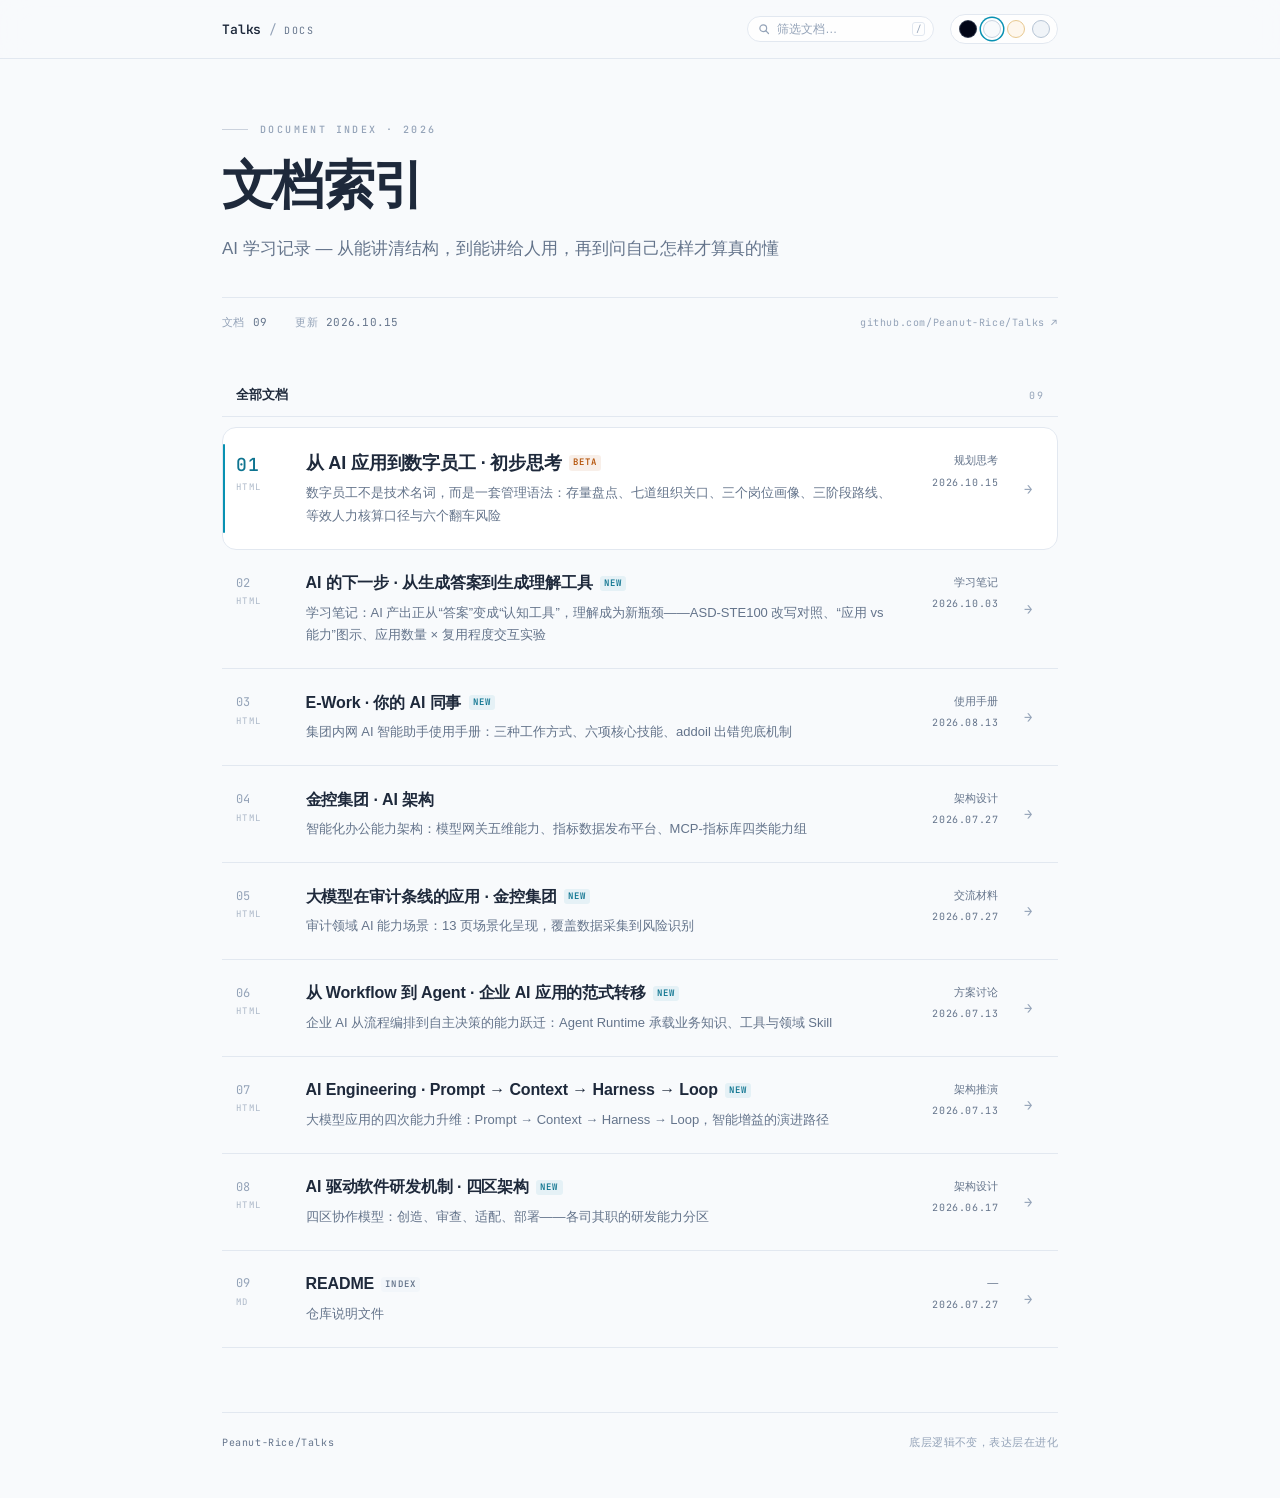
==== commit b2ce0af7: "索引首条改为桌面精选行，移动端回落普通行 - ≥701px：首条渲染为 14px 圆角、1px 描边、左侧强调线常亮的精选行；编号仍是真实 01，标题 18px - 对齐：精选行标题与列表正文 x 坐" ====
--- a/index.html
+++ b/index.html
@@ -278,6 +278,24 @@
     .badge--beta  { color: var(--warn); background: var(--warn-soft); }
     .badge--index { color: var(--text-secondary); background: var(--card-hover); }
 
+    /* 首条：桌面端做成一枚「精选行」，≤700px 回落为普通行 */
+    @media (min-width: 701px) {
+      .doc-item--featured { padding-top: 10px; border-bottom: 0; }
+      .doc--featured {
+        padding: 1.35rem 13px;
+        border: 1px solid var(--border);
+        border-radius: 14px;
+        background: var(--bg-card-solid);
+        transition: background-color 0.3s ease, border-color 0.2s ease;
+      }
+      .doc--featured:hover { background: var(--card-hover); border-color: var(--accent); }
+      .doc--featured::before { transform: scaleY(1); top: 1rem; bottom: 1rem; }
+      .doc--featured .doc-no::before {
+        font-size: 1.125rem; font-weight: 500; color: var(--accent-ink);
+      }
+      .doc--featured .doc-title { font-size: 1.125rem; line-height: 1.45; }
+    }
+
     /* 空状态 */
     .empty { padding: 4rem 1rem 4.5rem; text-align: center; }
     .empty-k {
@@ -445,9 +463,9 @@
 
       <ol class="doc-list" id="doc-list">
 
-        <!-- 条目：digital-employee.html -->
-        <li class="doc-item">
-          <a class="doc" href="digital-employee.html">
+        <!-- 条目：digital-employee.html（首条在桌面端显示为精选卡，移动端为普通行） -->
+        <li class="doc-item doc-item--featured">
+          <a class="doc doc--featured" href="digital-employee.html">
             <span class="doc-no" aria-hidden="true"><span class="doc-type">HTML</span></span>
             <div class="doc-body">
               <div class="doc-head">
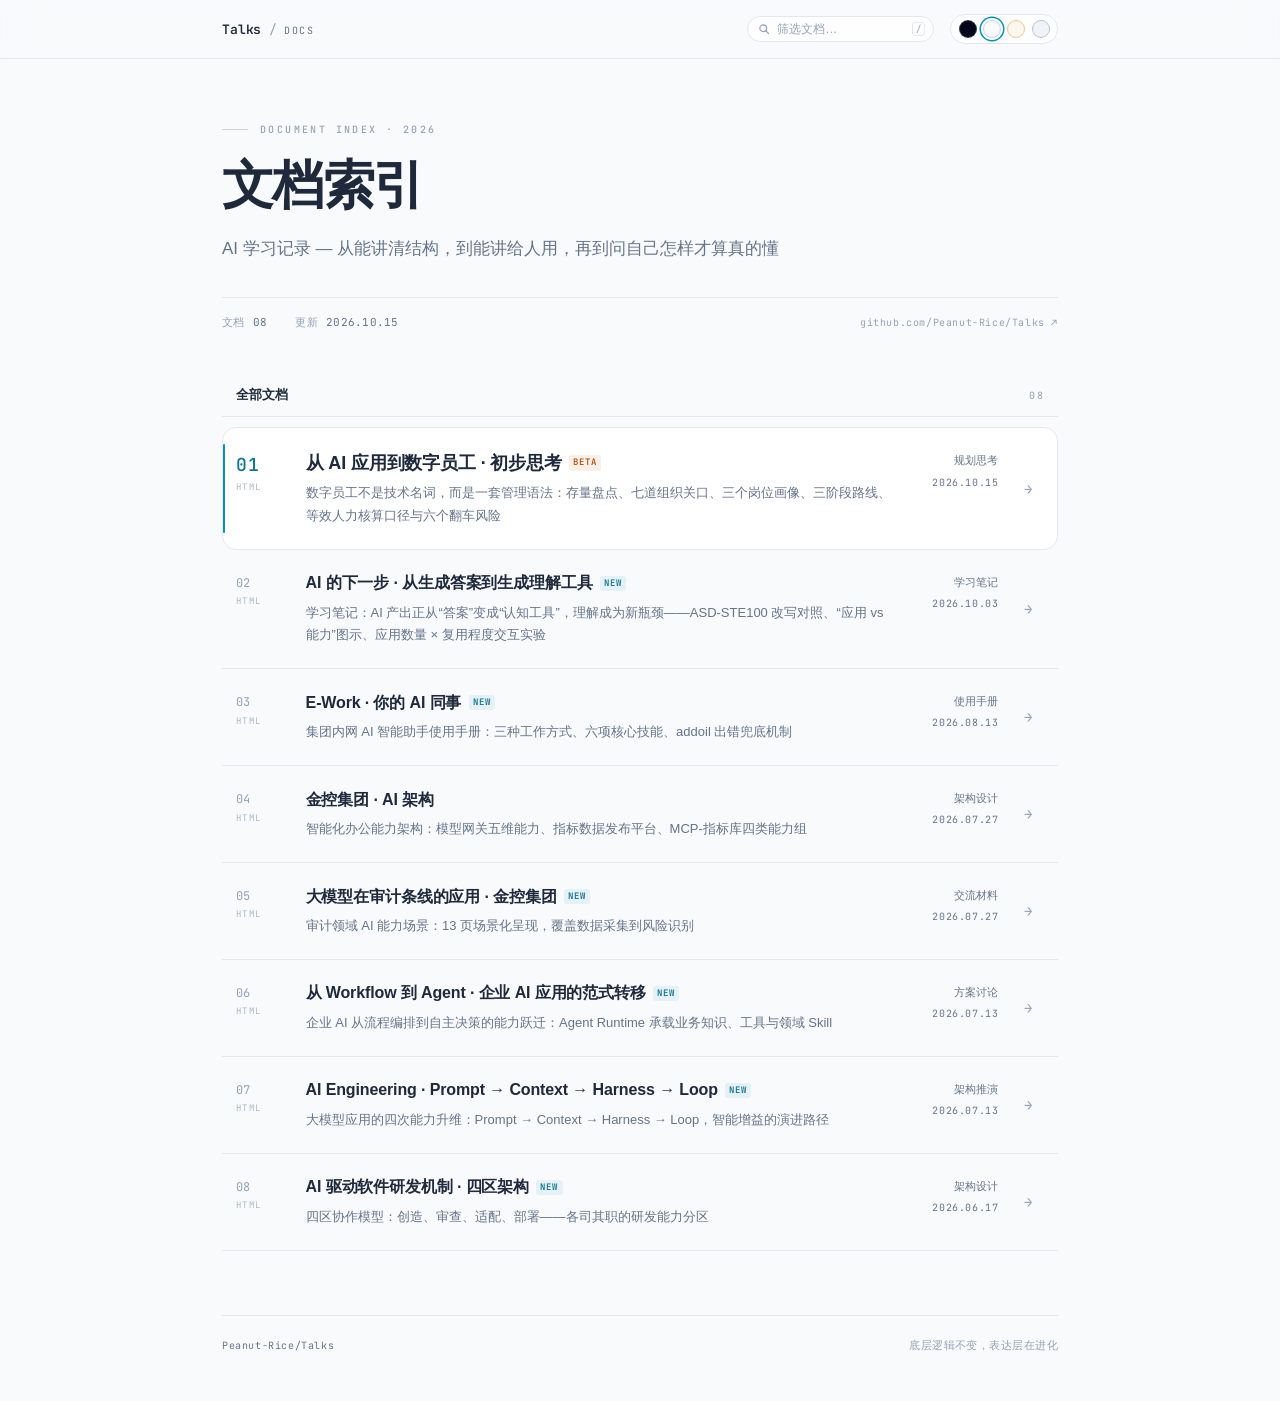
==== commit 58e4da27: "索引移除 README 条目，列表收敛为 8 篇文档 - 删除 README 行与 .badge--index；列表条目 9 → 8，计数与筛选空态同步为 08 - 末尾条目变为 AI-SE；桌面页长" ====
--- a/index.html
+++ b/index.html
@@ -276,7 +276,6 @@
     }
     .badge--new   { color: var(--accent-ink); background: var(--accent-soft); }
     .badge--beta  { color: var(--warn); background: var(--warn-soft); }
-    .badge--index { color: var(--text-secondary); background: var(--card-hover); }
 
     /* 首条：桌面端做成一枚「精选行」，≤700px 回落为普通行 */
     @media (min-width: 701px) {
@@ -448,7 +447,7 @@
       <h1 class="hero-title">文档索引</h1>
       <p class="hero-lead">AI 学习记录 — 从能讲清结构，到能讲给人用，再到问自己怎样才算真的懂</p>
       <div class="hero-meta">
-        <span class="meta"><span class="meta-k">文档</span><span class="meta-v" id="doc-count">09</span></span>
+        <span class="meta"><span class="meta-k">文档</span><span class="meta-v" id="doc-count">08</span></span>
         <span class="meta"><span class="meta-k">更新</span><time class="meta-v" id="last-update" datetime="2026-10-15">2026.10.15</time></span>
         <a class="repo-link" href="https://github.com/Peanut-Rice/Talks" target="_blank" rel="noopener">github.com/Peanut-Rice/Talks ↗</a>
       </div>
@@ -458,7 +457,7 @@
     <section class="list" aria-labelledby="list-title">
       <div class="list-head">
         <h2 class="list-title" id="list-title">全部文档</h2>
-        <span class="list-count"><span id="list-count" aria-live="polite">09</span><span class="sr-only"> 篇文档</span></span>
+        <span class="list-count"><span id="list-count" aria-live="polite">08</span><span class="sr-only"> 篇文档</span></span>
       </div>
 
       <ol class="doc-list" id="doc-list">
@@ -609,25 +608,6 @@
             <div class="doc-side">
               <span class="doc-kind">架构设计</span>
               <time class="doc-date" datetime="2026-06-17">2026.06.17</time>
-            </div>
-            <span class="doc-arrow" aria-hidden="true">→</span>
-          </a>
-        </li>
-
-        <!-- 条目：README.md -->
-        <li class="doc-item">
-          <a class="doc" href="README.md">
-            <span class="doc-no" aria-hidden="true"><span class="doc-type">MD</span></span>
-            <div class="doc-body">
-              <div class="doc-head">
-                <h3 class="doc-title">README</h3>
-                <span class="badge badge--index">INDEX</span>
-              </div>
-              <p class="doc-desc">仓库说明文件</p>
-            </div>
-            <div class="doc-side">
-              <span class="doc-kind">—</span>
-              <time class="doc-date" datetime="2026-07-27">2026.07.27</time>
             </div>
             <span class="doc-arrow" aria-hidden="true">→</span>
           </a>
